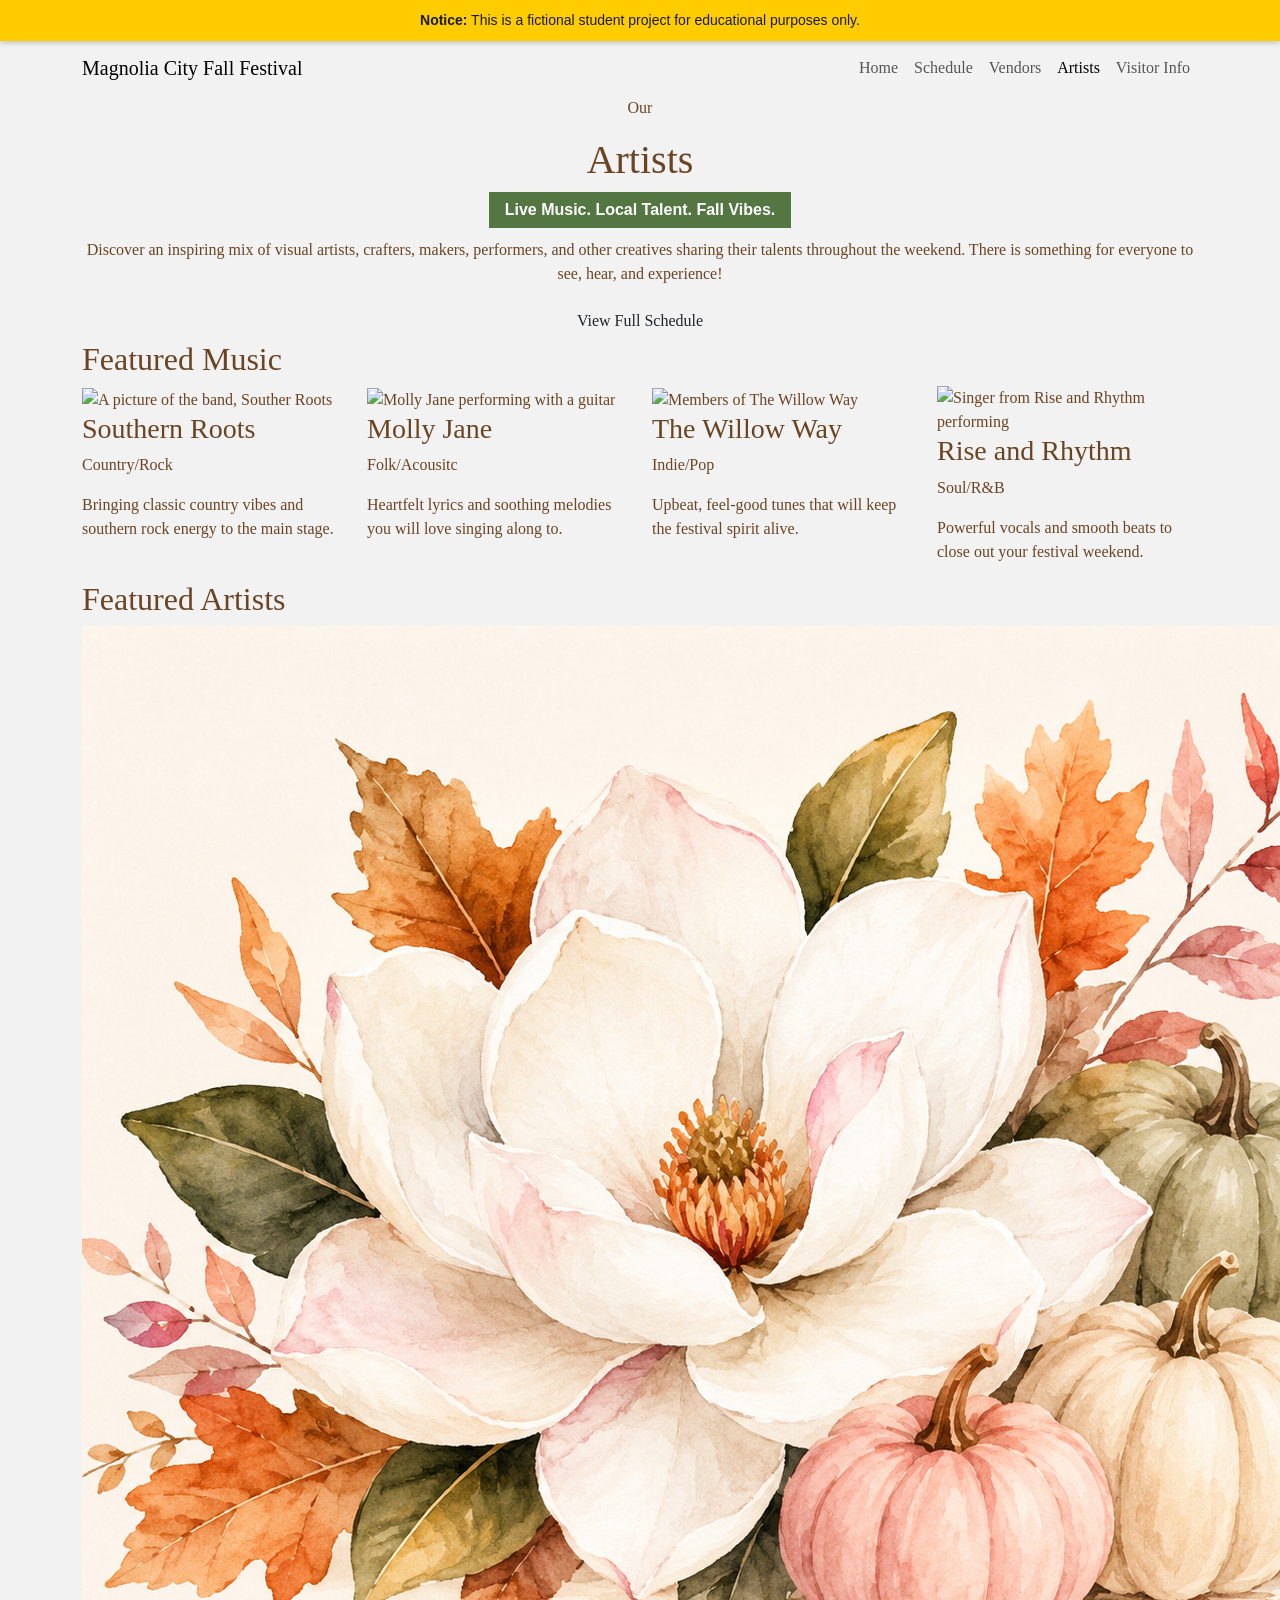
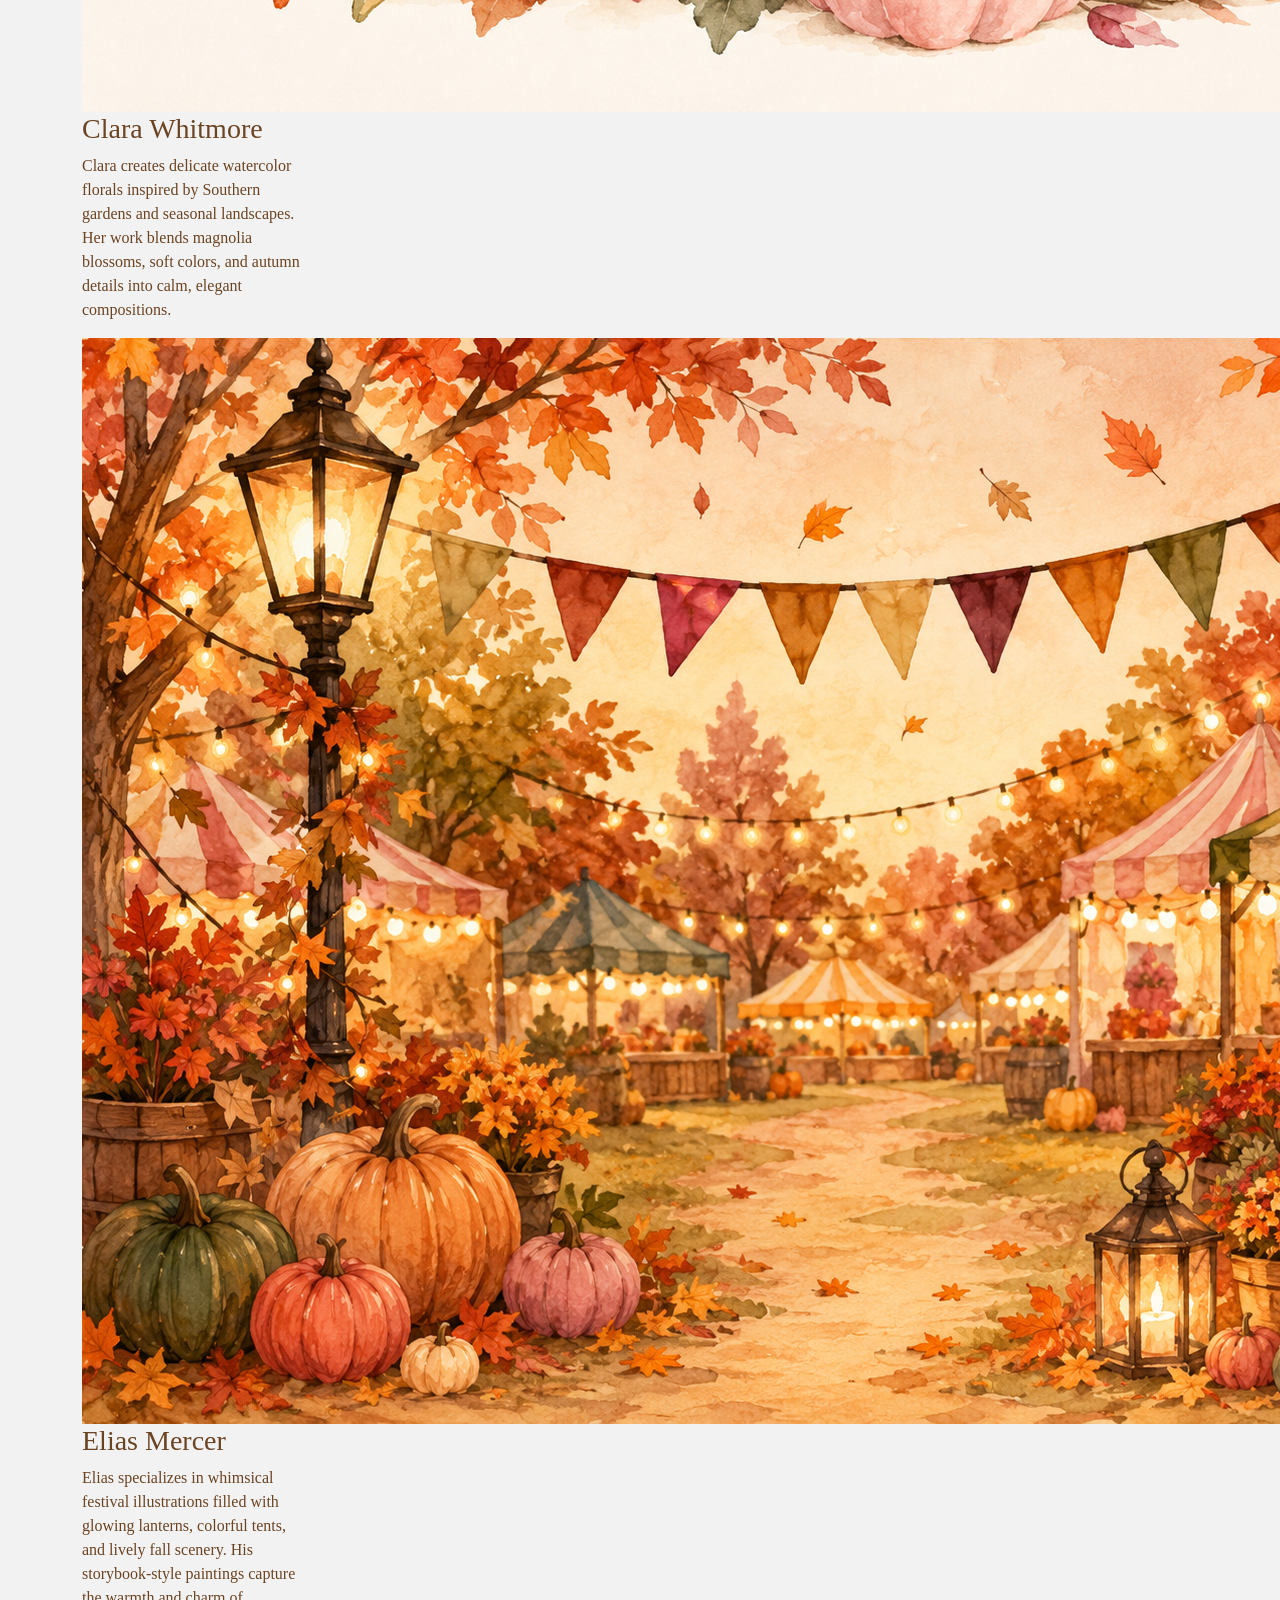
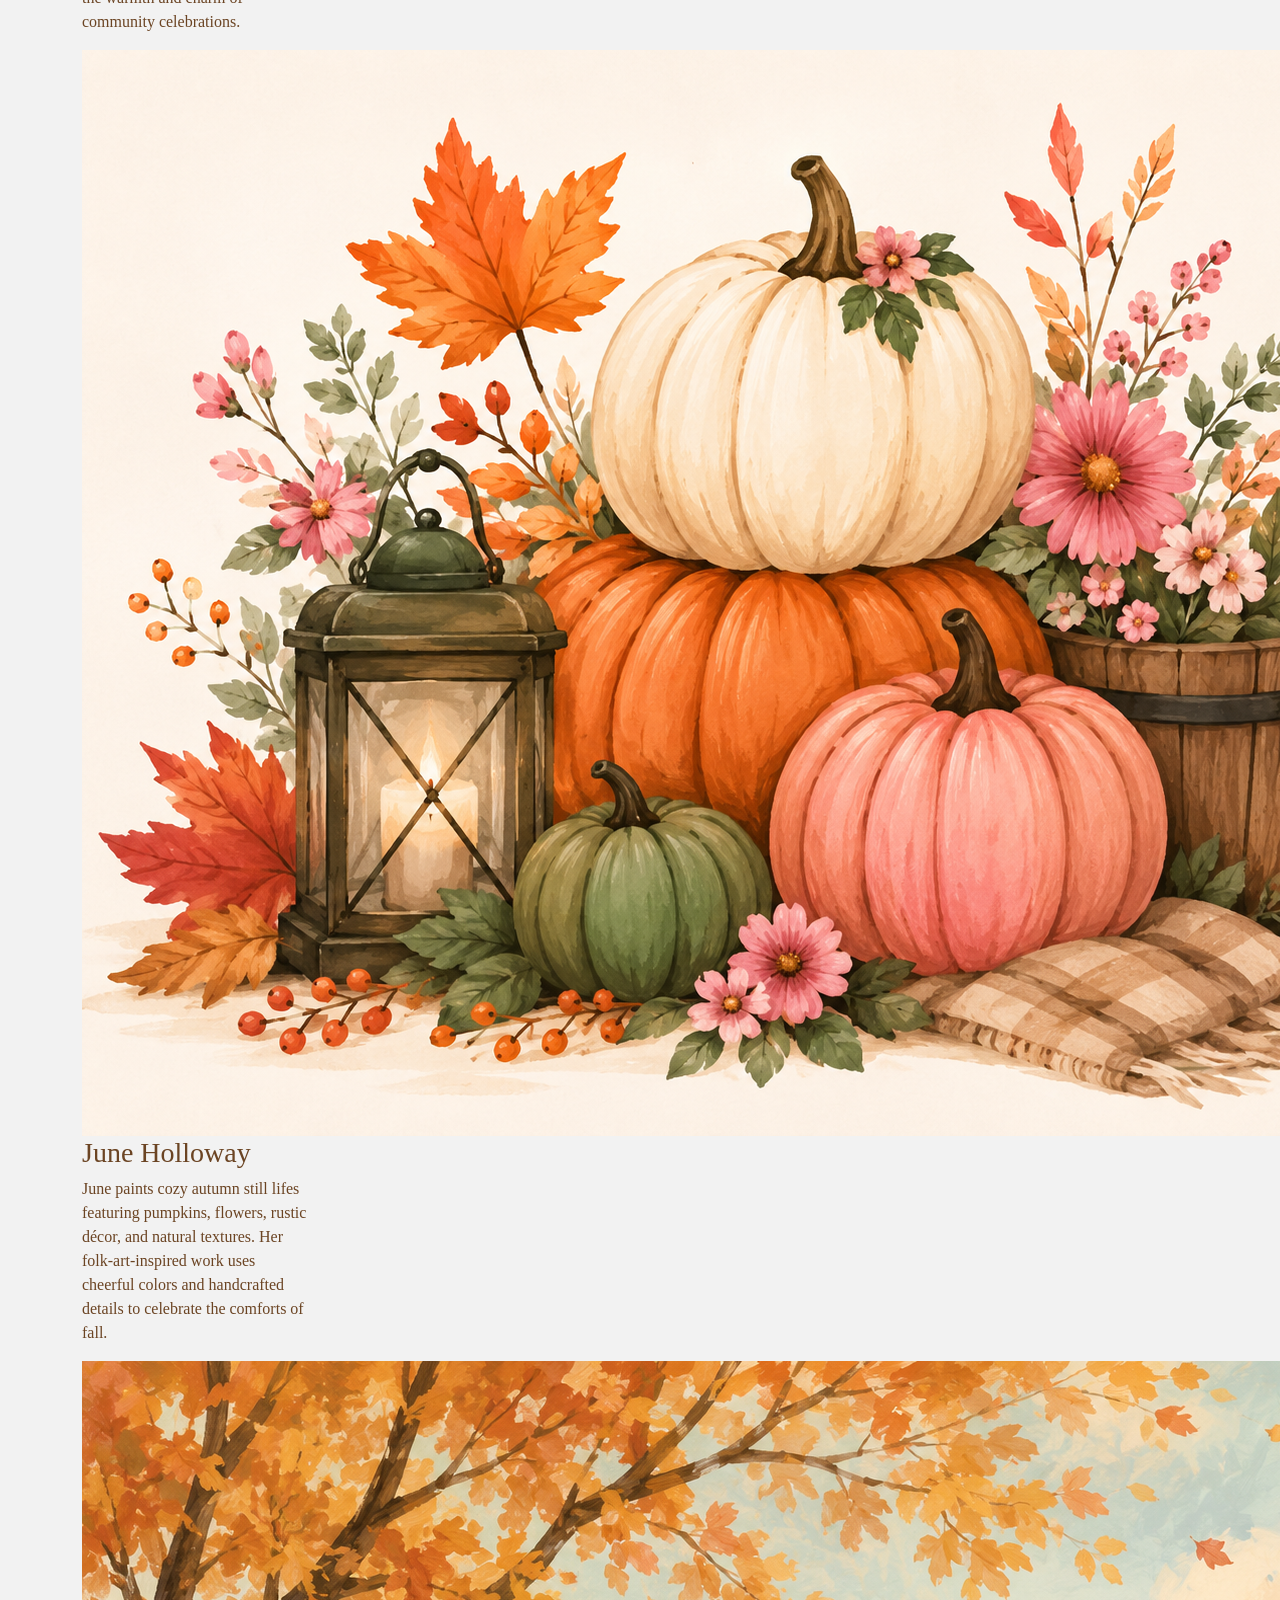
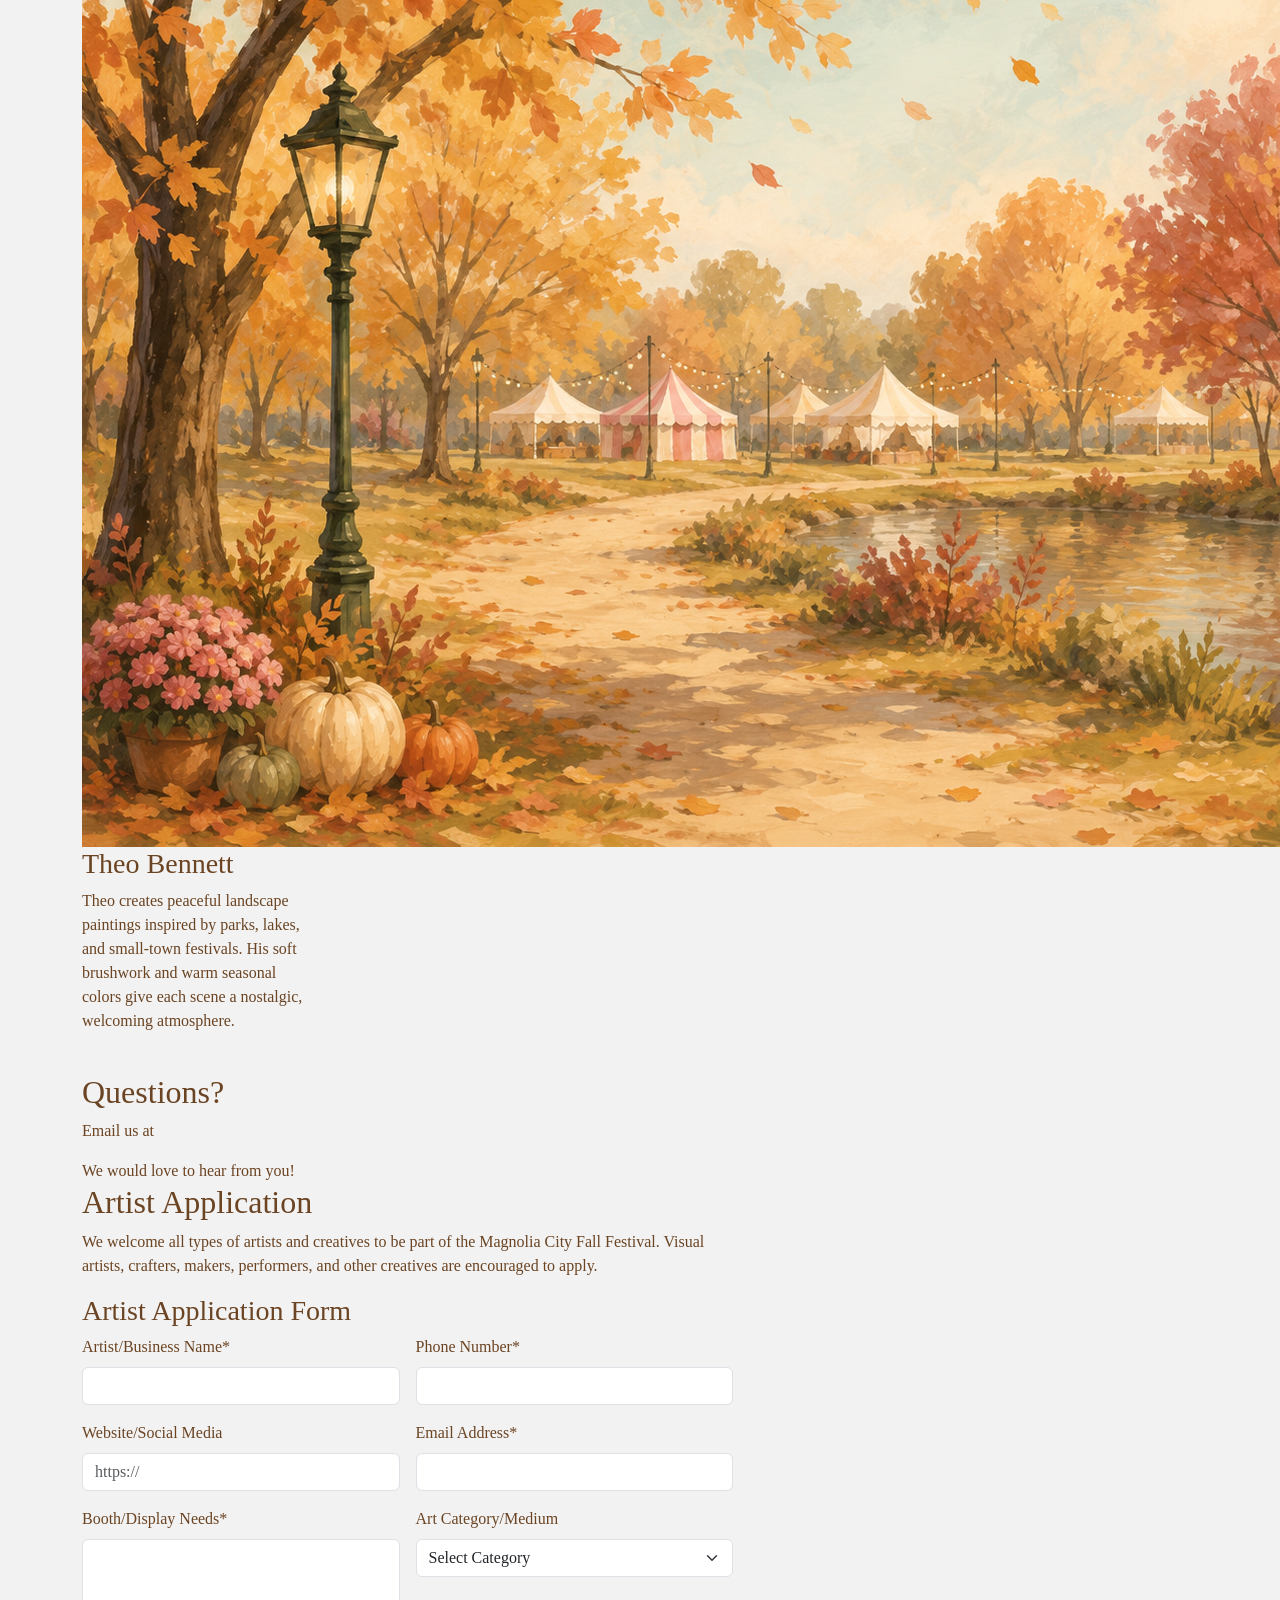
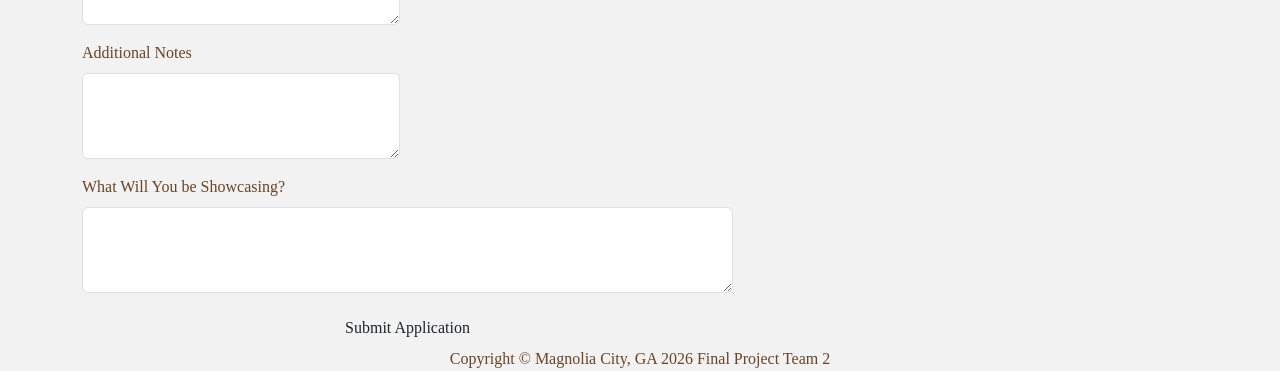
==== artist.html @ 41983bb5 "Update artist.html" ====
<!--Melanie Eaton-->
<!DOCTYPE html>
<html lang="en">
    <head>
        <meta charset="UTF-8">
        <meta name="viewport" content="width=device-width, initial-scale=1.0">
        <title>Weekend Schedule - Magnolia City Fall Festival</title>
        <link href="https://cdn.jsdelivr.net/npm/bootstrap@5.3.8/dist/css/bootstrap.min.css" rel="stylesheet">
        <script src="https://cdn.jsdelivr.net/npm/bootstrap@5.3.8/dist/js/bootstrap.bundle.min.js"></script>
        <link rel="stylesheet" href="css/styles1.css">
    </head>
    <body>
        <!--Required Educational Notice Banner-->
        <div class="student-banner" role="status" aria-label="Educational Notice">
            <p><strong>Notice:</strong> This is a fictional student project for educational purposes only.</p>
        </div>
        <!--This is the navbar-->
        <nav class="navbar navbar-expand-lg festival-navbar">
            <div class="container">
                <!--This displays the festival's name.-->
                <a class="navbar-brand" href="index.html">
                    Magnolia City Fall Festival
                </a>
                <!--This button appears when the screen becomes smaller-->
                <button
                class="navbar-toggler"
                type="button"
                data-bs-toggle="collapse"
                data-bs-target="#mainNavbar"
                aria-controls="#mainNavbar"
                aria-expanded="false"
                aria-label="Toggle navigation"
                >
                    <span class="navbar-toggler-icon"></span>
                </button>
                <!--This is where the navbar links are coded.-->
                <div class="collapse navbar-collapse" id="mainNavbar">
                    <ul class="navbar-nav ms-auto">
                        <li class="nav-item">
                            <a class="nav-link" href="index.html">Home</a>
                        </li>
                        <li class="nav-item">
                            <a class="nav-link" href="schedule.html">Schedule</a>
                        </li>
                        <li class="nav-item">
                            <a class="nav-link" href="Vendors.html">Vendors</a>
                        </li>
                        <li class="nav-item">
                            <a class="nav-link active" href="artists.html">Artists</a>
                        </li>
                        <li class="nav-item">
                        <a class="nav-link" href="Visitor info.html">Visitor Info</a>
                        </li>
                    </ul>
                </div>

            </div>
        </nav>

        <!--This begins the most important content on the page.-->
        <main>
            <section class="artists-hero">
                <div class="container text-center">
                    <!--Small decorative heading-->
                    <p class="hero-small-heading">Our</p>
                    <!--Main page heading-->
                    <h1>Artists</h1>
                    <!--Green banner under the heading-->
                    <p class="hero-banner">
                        Live Music. Local Talent. Fall Vibes.
                    </p>
                    <!--This gives a brief description of the Artist page.-->
                    <p class="hero-description">
                        Discover an inspiring mix of visual artists, crafters, makers, performers, and other creatives sharing their talents throughout the weekend. There is something for everyone to see, hear, and experience!
                    </p>
                    <!--This button links to the schedule page.-->
                    <a href=""schedule.html" class="btn festival-button">View Full Schedule</a>

                </div>
            </section>
            <!--This section goes over the live music.-->
            <section class="featured-music">
                <div class="container">
                    <h2 class="section-heading">Featured Music</h2>
                    <!--This bootstrap row holds the musician cards.-->
                    <div class="row g-4">
                        <!-- "col-md-6" makes it half-width on medium screens, while "col-lg-3" makes it one-fourth width on large screens.-->
                         <div class="col-md-6 col-lg-3">
                            <div class="artist-card">
                                <!--This shows an image of the band.-->
                                <img
                                    src="images/southern_roots.png"
                                    alt="A picture of the band, Souther Roots"
                                    class="artist-image"
                                >
                                <!--This text shows underneath the picture and tells info about the band.-->
                                <div class="artist-card-body">
                                    <h3>Southern Roots</h3>
                                    <p class="artist-category">
                                        Country/Rock
                                    </p>
                                    <p>Bringing classic country vibes and southern rock energy to the main stage.</p>
                                </div>
                            </div>
                         </div>
                         <div class="col-md-6 col-lg-3">
                            <div class="artist-card">
                                <!--This shows an image of the band.-->
                                <img
                                    src="images/molly_jane.png"
                                    alt="Molly Jane performing with a guitar"
                                    class="artist-image"
                                >
                                <!--This text shows underneath the picture and tells info about the band.-->
                                <div class="artist-card-body">
                                    <h3>Molly Jane</h3>
                                    <p class="artist-category">
                                        Folk/Acousitc
                                    </p>
                                    <p>Heartfelt lyrics and soothing melodies you will love singing along to.</p>
                                </div>
                            </div>
                         </div>
                         <div class="col-md-6 col-lg-3">
                            <div class="artist-card">
                                <!--This shows an image of the band.-->
                                <img
                                    src="images/willow_way.png"
                                    alt="Members of The Willow Way"
                                    class="artist-image"
                                >
                                <!--This text shows underneath the picture and tells info about the band.-->
                                <div class="artist-card-body">
                                    <h3>The Willow Way</h3>
                                    <p class="artist-category">
                                        Indie/Pop
                                    </p>
                                    <p>Upbeat, feel-good tunes that will keep the festival spirit alive.</p>
                                </div>
                            </div>
                         </div>
                         <div class="col-md-6 col-lg-3">
                            <div class="artist-card">
                                <!--This shows an image of the band.-->
                                <img
                                    src="images/rise_rhythm.png"
                                    alt="Singer from Rise and Rhythm performing"
                                    class="artist-image"
                                >
                                <!--This text shows underneath the picture and tells info about the band.-->
                                <div class="artist-card-body">
                                    <h3>Rise and Rhythm</h3>
                                    <p class="artist-category">
                                        Soul/R&B
                                    </p>
                                    <p>Powerful vocals and smooth beats to close out your festival weekend.</p>
                                </div>
                            </div>
                         </div>
                    </div>
                </div>
            </section>
            <!--This section will feature the visual artists as well as a form to show your art.-->
            <section class="artist-details">
                <div class="container">
                    <!--I'm using bootstrap row to create 2 large columns.-->
                    <div class="row g-4">
                        <!--This column will take 5 of the 12 available columns.-->
                        <div class="col-lg-5">
                            <div class="content-box">
                                <h2 class="sectio-heading">
                                    Featured Artists
                                </h2>
                                <!--This row will contain 4 smaller artist cards.-->
                                <div class="col-sm-6">
                                    <div class="visual-artist-card">
                                        <img src="Images/clara_whitmore.png" alt="Magnolia flower with fall decorations">
                                        <h3>Clara Whitmore</h3>
                                        <p>Clara creates delicate watercolor florals inspired by Southern gardens and seasonal landscapes. Her work blends magnolia blossoms, soft colors, and autumn details into calm, elegant compositions.</p>
                                    </div>
                                </div>
                                <div class="col-sm-6">
                                    <div class="visual-artist-card">
                                        <img src="Images/elias_mercer.png" alt="Fall festival themed background amidst pumpkins and leaves">
                                        <h3>Elias Mercer</h3>
                                        <p>Elias specializes in whimsical festival illustrations filled with glowing lanterns, colorful tents, and lively fall scenery. His storybook-style paintings capture the warmth and charm of community celebrations.</p>
                                    </div>
                                </div>
                                <div class="col-sm-6">
                                    <div class="visual-artist-card">
                                        <img src="Images/june_holloway.png" alt="Colorful pumpkins stacked beside a lantern and a flower pot">
                                        <h3>June Holloway</h3>
                                        <p>June paints cozy autumn still lifes featuring pumpkins, flowers, rustic décor, and natural textures. Her folk-art-inspired work uses cheerful colors and handcrafted details to celebrate the comforts of fall.</p>
                                    </div>
                                </div>
                                <div class="col-sm-6">
                                    <div class="visual-artist-card">
                                        <img src="Images/theo_bennett.png" alt="A pathway beside a pond with fall leaves falling">
                                        <h3>Theo Bennett</h3>
                                        <p>Theo creates peaceful landscape paintings inspired by parks, lakes, and small-town festivals. His soft brushwork and warm seasonal colors give each scene a nostalgic, welcoming atmosphere.</p>
                                    </div>
                                </div>
                            </div>
                        </div>
                        <div class="questions-box">
                            <h2>Questions?</h2>
                            <p>Email us at
                                <a href="mailto:fall.festival@magnoliacityga.com"></a>
                            </p>
                            <p class="mb-0">We would love to hear from you!</p>
                        </div>
                    </div>
                    <!--This column is for the artist application form. It will use the remaining 7 columns.-->
                    <div class="col-lg-7">
                        <div class="content-box">
                            <h2 class="section-heading">Artist Application</h2>
                            <!--This tells interested people to apply using the form.-->
                            <p class="form-introduction">We welcome all types of artists and creatives to be part of the Magnolia City Fall Festival. Visual artists, crafters, makers, performers, and other creatives are encouraged to apply.</p>
                            <h3 class="form-title">Artist Application Form</h3>
                            <!--This is a sample form, NOT an active form. It will not actually sen and information anywhere.-->
                            <form action="#" method="post">
                                <!--Bootsrtap row organizes the form fields.-->
                                <div class="row g-3">
                                    <!--This field is for the name of the artist.-->
                                    <div class="col-md-6">
                                        <label for="businessName" class="form-label">Artist/Business Name*</label>
                                        <input type="text" class="form-control" id="businessName" name="businessName" required>
                                    </div>
                                    <!--This field is for their phone number.-->
                                    <div class="col-md-6">
                                        <label for="phoneNumber" class="form-label">Phone Number*</label>
                                        <input type="tel" class="form-control" id="phoneNumber" name="phoneNumber" required>
                                    </div>
                                    <!--This is for their Webite/social media.-->
                                    <div class="col-md-6">
                                        <label for="website" class="form-label">Website/Social Media</label>
                                        <input type="url" class="form-control" id="website" name="website" placeholder="https://">
                                    </div>
                                    <!--This is for their email.-->
                                    <div class="col-md-6">
                                        <label for="emailAddress" class="form-label">Email Address*</label>
                                        <input type="email" class="form-control" id="emailAddress" name="emailAddress" required>
                                    </div>
                                    <!--This is for the booth/display needs.-->
                                    <div class="col-md-6">
                                        <label for="boothNeeds" class="form-label">Booth/Display Needs*</label>
                                        <textarea class="form-control" id="boothNeeds" name="boothNeeds" rows="3" required></textarea>
                                    </div>
                                    <!--Art category dropdown menu-->
                                    <div class="col-md-6">
                                        <label for="artCategory" class="form-label">Art Category/Medium</label>
                                        <select class="form-select" id="artCategory" name="artCategory" required>
                                        <!--Default dropdown option-->
                                        <option value="">
                                            Select Category
                                        </option>
                                        <option value="painting">Painting</option>
                                        <option value="painting">Photography</option>
                                        <option value="painting">Pottery</option>
                                        <option value="painting">Crafts</option>
                                        <option value="painting">Musical Performance</option>
                                        <option value="painting">Dance Performance</option>
                                        <option value="painting">Other</option>
                                        </select>
                                    </div>
                                    <div class="col-md-6">
                                        <label for="additionalNotes" class="form-label">Additional Notes</label>
                                        <textarea class="form-control" id="additionalNotes" name="additionalNotes" rows="3"></textarea>
                                    </div>
                                    <div class="col-12">
                                        <label for="showcase" class="form-label">What Will You be Showcasing?</label>
                                        <textarea class="form-control" id="showcase" name="showcase" rows="3" required></textarea>
                                    </div>
                                    <!--Form submission button-->
                                    <div class="col-12 text-center">
                                        <button type="submit" class="btn festival-button">Submit Application</button>
                                    </div>
                                </div>
                            </form>
                        </div>
                    </div>
                </div>
            </section>
        </main>
        <!--Footer-->
        <footer class="festival-footer">
            <div class="container text-center">
                <p class="mb-0">Copyright &copy; Magnolia City, GA 2026 Final Project Team 2</p>
            </div>
        </footer>
    </body>
</html>
---- css/styles1.css ----
/*
  SCHEDULE-VENDORS.CSS
  One shared stylesheet used by schedule.html and vendors.html only.
  Does not affect index.html or styles.css.
*/
 
/*REQUIRED CSS FOR STUDENT BANNER*/
.student-banner {
  position: fixed;
  top: 0;
  left: 0;
  width: 100%;
  background-color: #ffcc00;
  color: #1a1a1a;
  text-align: center;
  padding: 10px 20px;
  font-family: sans-serif;
  font-size: 14px;
  box-shadow: 0 2px 5px rgba(0,0,0,0.2);
  z-index: 99999;
}
 
.student-banner p {
  margin: 0;
  padding: 0;
}
 
body {
  padding-top: 40px; /* Adjust this number to match the height of your banner */
}
/*END OF REQUIRED CSS FOR STUDENT BANNER*/
 
/*COLORS AND BASE SETUP*/
:root {
  --brown: #6B4423;
  --green: #547642;
  --lavender: #FAE6FA;
  --cream: #FFFAF0;
  --pink: #FF99B4;
}
 
* {
  box-sizing: border-box;
}
 
body {
  margin: 0;
  background-color: #f2f2f2;
  color: var(--brown);
  font-family: Georgia, "Times New Roman", serif;
}
 
.page {
  max-width: 960px;
  margin: 0 auto;
  padding: 30px 50px 50px;
  background-color: var(--cream);
}
 
/*HEADER: LOGO + NAVIGATION*/
.site-header {
  display: flex;
  justify-content: space-between;
  align-items: center;
  flex-wrap: wrap;
  gap: 12px;
  padding-bottom: 15px;
  margin-bottom: 20px;
  border-bottom: 2px solid var(--brown);
}
 
.logo {
  display: flex;
  align-items: center;
  gap: 10px;
  text-decoration: none;
}
 
.logo img {
  width: 300px;
  height: 100px;
}
 
.site-header nav a {
  margin-left: 20px;
  color: var(--brown);
  font-family: Arial, Helvetica, sans-serif;
  font-weight: bold;
  text-decoration: none;
  padding-bottom: 3px;
  border-bottom: 2px solid transparent;
}
 
.site-header nav a:hover,
.site-header nav a.active {
  color: var(--brown);
  border-bottom-color: var(--pink);
}
 
/*HERO SECTION*/
.hero {
  display: flex;
  justify-content: space-between;
  align-items: center;
  text-align: center;
  gap: 10px;
  margin-bottom: 30px;
}
 
.hero-decor {
  display: flex;
  flex-direction: column;
  align-items: center;
  width: 140px;
}
 
.hero-decor img {
  max-width: 100%;
  margin-bottom: 5px;
}
 
.hero-text {
  flex: 1;
}
 
.hero-tagline {
  color: var(--brown);
  font-style: italic;
  font-size: 28px;
  margin: 0;
}
 
.hero-text h1 {
  font-family: Arial, Helvetica, sans-serif;
  font-size: 42px;
  text-transform: uppercase;
  margin: 5px 0;
}
 
.hero-banner {
  display: inline-block;
  background-color: var(--green);
  color: #fff;
  padding: 6px 16px;
  font-family: Arial, Helvetica, sans-serif;
  font-weight: bold;
  margin-bottom: 10px;
}
 
.hero-date {
  font-size: 14px;
  margin: 0;
}
 
/*RIBBON HEADING (used for section titles and schedule day titles)*/
.ribbon-heading {
  width: 280px;
  margin: 15px auto;
  padding: 8px;
  background-color: var(--green);
  color: #fff;
  border: 3px solid var(--pink);
  text-align: center;
  font-style: italic;
  font-size: 20px;
}
 
.ribbon-heading.wide {
  width: 340px;
}
 
.ribbon-pink {
  background-color: var(--pink);
  color: var(--brown);
  border-color: var(--green);
}
 
/*SCHEDULE TABLES*/
.schedule-columns {
  display: flex;
  flex-wrap: wrap;
  gap: 20px;
  margin-bottom: 40px;
}
 
.schedule-columns > div {
  flex: 1;
  min-width: 260px;
}
 
table {
  width: 100%;
  border-collapse: collapse;
  background-color:#f2f2f2;
  border: 3px solid var(--green);
}
 
caption {
  text-align: left;
  font-weight: bold;
  color: var(--green);
  margin-bottom: 5px;
}
 
td {
  padding: 8px;
  text-align: left;
  border-bottom: 1px solid var(--brown);
  font-size: 14px;
}
 
/*CARDS (used for schedule glance, vendor categories, and featured vendors)*/
.card-grid {
  display: flex;
  flex-wrap: wrap;
  justify-content: center;
  gap: 15px;
  list-style: none;
  padding: 0;
  margin: 15px 0 40px;
}
 
.card {
  width: 200px;
  padding: 15px;
  background-color:#f2f2f2;
  border: 3px solid var(--green);
  text-align: center;
}
 
.card h3 {
  margin: 0 0 5px;
  font-family: Arial, Helvetica, sans-serif;
  font-size: 16px;
}
 
.card p {
  margin: 0;
  font-size: 14px;
}
 
.card-icon img {
  width: 40px;
  height: 40px;
  margin-bottom: 8px;
}
 
.card-photo img {
  width: 100%;
  height: 100px;
  object-fit: cover;
  margin-bottom: 8px;
  background-color:#f2f2f2;
  border: 2px solid var(--green);
}
 
/*NOTES BAR (schedule page)*/
.notes-bar {
  display: flex;
  flex-wrap: wrap;
  justify-content: space-between;
  gap: 10px;
  padding: 15px;
  background-color:#f2f2f2;
  border: 3px solid var(--green);
  margin-bottom: 40px;
}
 
.note {
  display: flex;
  align-items: center;
  gap: 10px;
  flex: 1;
  min-width: 200px;
}
 
.note-icon {
  width: 35px;
  height: 35px;
  padding: 6px;
  background-color: var(--cream);
  border: 2px solid var(--pink);
  border-radius: 50%;
}
 
.note p {
  margin: 0;
  font-size: 14px;
}
 
/*VENDOR SIGN-UP FORM (vendors page)*/
.form-intro {
  text-align: center;
  font-style: italic;
  color: var(--green);
  margin: -5px 0 15px;
}
 
.form-decor {
  display: flex;
  justify-content: space-between;
  align-items: center;
  gap: 20px;
}
 
.form-decor img {
  max-width: 120px;
}
 
.vendor-form {
  flex: 1;
  max-width: 600px;
  padding: 20px;
  background-color:#f2f2f2;
  border: 3px solid var(--green);
  text-align: left;
}
 
.form-row {
  display: flex;
  flex-wrap: wrap;
  gap: 15px;
  margin-bottom: 15px;
}
 
.form-group {
  flex: 1;
  min-width: 170px;
  display: flex;
  flex-direction: column;
}
 
.form-group label {
  margin-bottom: 4px;
  font-family: Arial, Helvetica, sans-serif;
  font-size: 14px;
  font-weight: bold;
}
 
.form-group input,
.form-group select,
.form-group textarea {
  padding: 8px;
  border: 2px solid var(--brown);
  font-family: Georgia, "Times New Roman", serif;
  font-size: 14px;
}
 
.submit-btn {
  display: block;
  margin: 15px auto 0;
  padding: 10px 30px;
  background-color: var(--green);
  color: #fff;
  border: 2px solid var(--brown);
  font-family: Arial, Helvetica, sans-serif;
  font-weight: bold;
  cursor: pointer;
}
 
.submit-btn:hover {
  background-color: var(--brown);
}
 
/*FOOTER: QUICK LINKS + COPYRIGHT*/
.site-footer {
  margin-top: 40px;
  padding-top: 15px;
  border-top: 2px solid var(--brown);
  text-align: center;
}
 
.footer-top {
  display: flex;
  justify-content: space-between;
  align-items: center;
  gap: 10px;
}
 
.footer-decor {
  width: 130px;
  max-width: 100%;
}
 
.footer-label {
  margin: 0 0 5px;
  color: var(--brown);
  font-weight: bold;
}
 
.footer-links a {
  margin: 0 8px;
  color: var(--brown);
  font-size: 14px;
  text-decoration: none;
}
 
.footer-links a:hover {
  text-decoration: underline;
}
 
.footer-bottom {
  margin: 15px 0 0;
  padding: 8px;
  background-color: var(--green);
  color: #fff;
  font-size: 12px;
}
 
/*RESPONSIVE*/
@media (max-width: 700px) {
  .page {
    padding: 25px 20px 40px;
  }
 
  .site-header {
    flex-direction: column;
    text-align: center;
  }
 
  .hero {
    flex-direction: column;
  }
 
  .hero-decor {
    flex-direction: row;
    width: auto;
  }
 
  .hero-decor img {
    max-width: 70px;
  }
 
  .schedule-columns {
    flex-direction: column;
  }
 
  .form-decor {
    display: none;
  }
 
  .footer-top {
    flex-direction: column;
  }
 
  .footer-decor {
    display: none;
  }
}
.card {
  width: 200px;
  padding: 15px;
  background-color: var(--lavender);
  border: 3px solid var(--green);
  text-align: center;
  transition: transform 0.2s ease;
}

.card:hover {
  transform: scale(2.05);
}

/* MAGNOLIA FALL FESTIVAL VISITOR INFO PAGE*/

.visitor-section {
    margin-top: 45px;
}

/* Festival Information Cards */

.visitor-summary-grid {
    margin-top: 25px;
}

.visitor-summary-card {
    display: grid;
    grid-template-columns: 65px 1fr;
    align-items: center;
    gap: 16px;
    text-align: left;
}

.visitor-summary-card img {
    width: 58px;
    height: 58px;
    object-fit: contain;
    margin: 0 auto;
}

.visitor-card-info h3 {
    margin: 0 0 8px;
    text-align: left;
}

.visitor-card-info p {
    margin: 0;
    line-height: 1.5;
}

/* Directions and Parking */

.visitor-info-grid {
    display: grid;
    grid-template-columns: repeat(2, minmax(0, 1fr));
    gap: 24px;
    margin: 25px auto 45px;
}

.visitor-info-card {
    padding: 24px;
    background-color: #fffaf0;
    border: 3px solid #547642;
    border-radius: 8px;
    box-shadow: 0 4px 10px rgba(107, 68, 35, 0.15);
}

.visitor-info-card h3 {
    margin-top: 0;
    margin-bottom: 12px;
    color: #6b4423;
    font-family: Arial, Helvetica, sans-serif;
    font-size: 1.4rem;
}

.visitor-info-card p {
    line-height: 1.6;
}

.visitor-info-card address {
    margin: 18px 0;
    color: #547642;
    font-style: normal;
    line-height: 1.6;
}

/* What to Bring Cards */

.visitor-list-card {
    text-align: left;
}

.visitor-list-card h3 {
    text-align: center;
}

.visitor-list-card ul {
    margin: 15px 0 0;
    padding-left: 22px;
}

.visitor-list-card li {
    margin-bottom: 9px;
    line-height: 1.4;
}

/* Accessibility Section */

.visitor-highlight {
    display: grid;
    grid-template-columns: 80px 1fr 90px;
    align-items: center;
    gap: 22px;
    margin: 25px auto 45px;
    padding: 25px;
    background-color: #fae6fa;
    border: 3px solid #547642;
    text-align: center;
}

.visitor-highlight-info h3 {
    margin-top: 0;
    color: #6b4423;
    font-family: Arial, Helvetica, sans-serif;
    font-size: 1.5rem;
}

.visitor-highlight-info p {
    line-height: 1.6;
}

.visitor-highlight-info a {
    color: #6b4423;
    font-family: Arial, Helvetica, sans-serif;
    font-weight: bold;
}

.visitor-highlight-image {
    display: block;
    width: 75px;
    height: 75px;
    object-fit: contain;
    margin: 0 auto;
}

/* Frequently Asked Questions */

.faq-list {
    display: grid;
    gap: 14px;
    margin: 25px auto 45px;
}

.faq-list details {
    background-color: #fffaf0;
    border: 3px solid #547642;
}

.faq-list summary {
    padding: 16px 20px;
    background-color: #fae6fa;
    color: #6b4423;
    cursor: pointer;
    font-family: Arial, Helvetica, sans-serif;
    font-size: 1.05rem;
    font-weight: bold;
}

.faq-list summary:hover,
.faq-list summary:focus {
    background-color: #ff99b4;
}

.faq-list details p {
    margin: 0;
    padding: 18px 20px;
    line-height: 1.6;
}

/* Smaller Hero Images */

.hero-decor img {
    width: 105px;
    height: 135px;
    object-fit: contain;
}

/* Tablet */

@media (max-width: 800px) {
    .visitor-info-grid {
        grid-template-columns: 1fr;
    }

    .visitor-highlight {
        grid-template-columns: 1fr;
    }

    .visitor-highlight-image {
        width: 65px;
        height: 65px;
    }

    .hero-decor img {
        width: 80px;
        height: 105px;
    }
}

/* Mobile */

@media (max-width: 600px) {
    .visitor-summary-card {
        grid-template-columns: 50px 1fr;
        gap: 12px;
    }

    .visitor-summary-card img {
        width: 45px;
        height: 45px;
    }

    .visitor-card-info h3 {
        font-size: 1.1rem;
    }

    .visitor-info-card,
    .visitor-highlight {
        padding: 18px;
    }

    .faq-list summary {
        padding: 14px 16px;
    }

    .faq-list details p {
        padding: 16px;
    }

    .hero-decor img {
        width: 60px;
        height: 80px;
    }
}
 /* Visitor SMS Form */

.sms-form {
    max-width: 760px;
    margin: 25px auto 45px;
    padding: 26px;
    background-color: #fffaf0;
    border: 3px solid #547642;
    border-radius: 8px;
}

.sms-form .form-row {
    display: grid;
    grid-template-columns: 1fr 1fr;
    gap: 20px;
}

.sms-form .form-group {
    margin-bottom: 18px;
}

.sms-form label {
    display: block;
    margin-bottom: 7px;
    color: #6b4423;
    font-family: Arial, Helvetica, sans-serif;
    font-weight: bold;
}

.sms-form input,
.sms-form textarea {
    width: 100%;
    padding: 11px;
    border: 2px solid #547642;
    border-radius: 4px;
    font-family: Arial, Helvetica, sans-serif;
    font-size: 1rem;
}

.sms-form input:focus,
.sms-form textarea:focus {
    outline: 3px solid #ff99b4;
    outline-offset: 2px;
}

.sms-consent {
    display: flex;
    align-items: flex-start;
    gap: 10px;
    margin-bottom: 20px;
}

.sms-consent input {
    width: auto;
    margin-top: 4px;
}

.sms-consent label {
    margin: 0;
    font-weight: normal;
    line-height: 1.5;
}

.sms-form .submit-btn {
    display: block;
    margin: 0 auto;
}

@media (max-width: 600px) {
    .sms-form .form-row {
        grid-template-columns: 1fr;
        gap: 0;
    }

    .sms-form {
        padding: 18px;
    }
}
/* END MAGNOLIA FALL FESTIVAL VISITOR INFO PAGE */
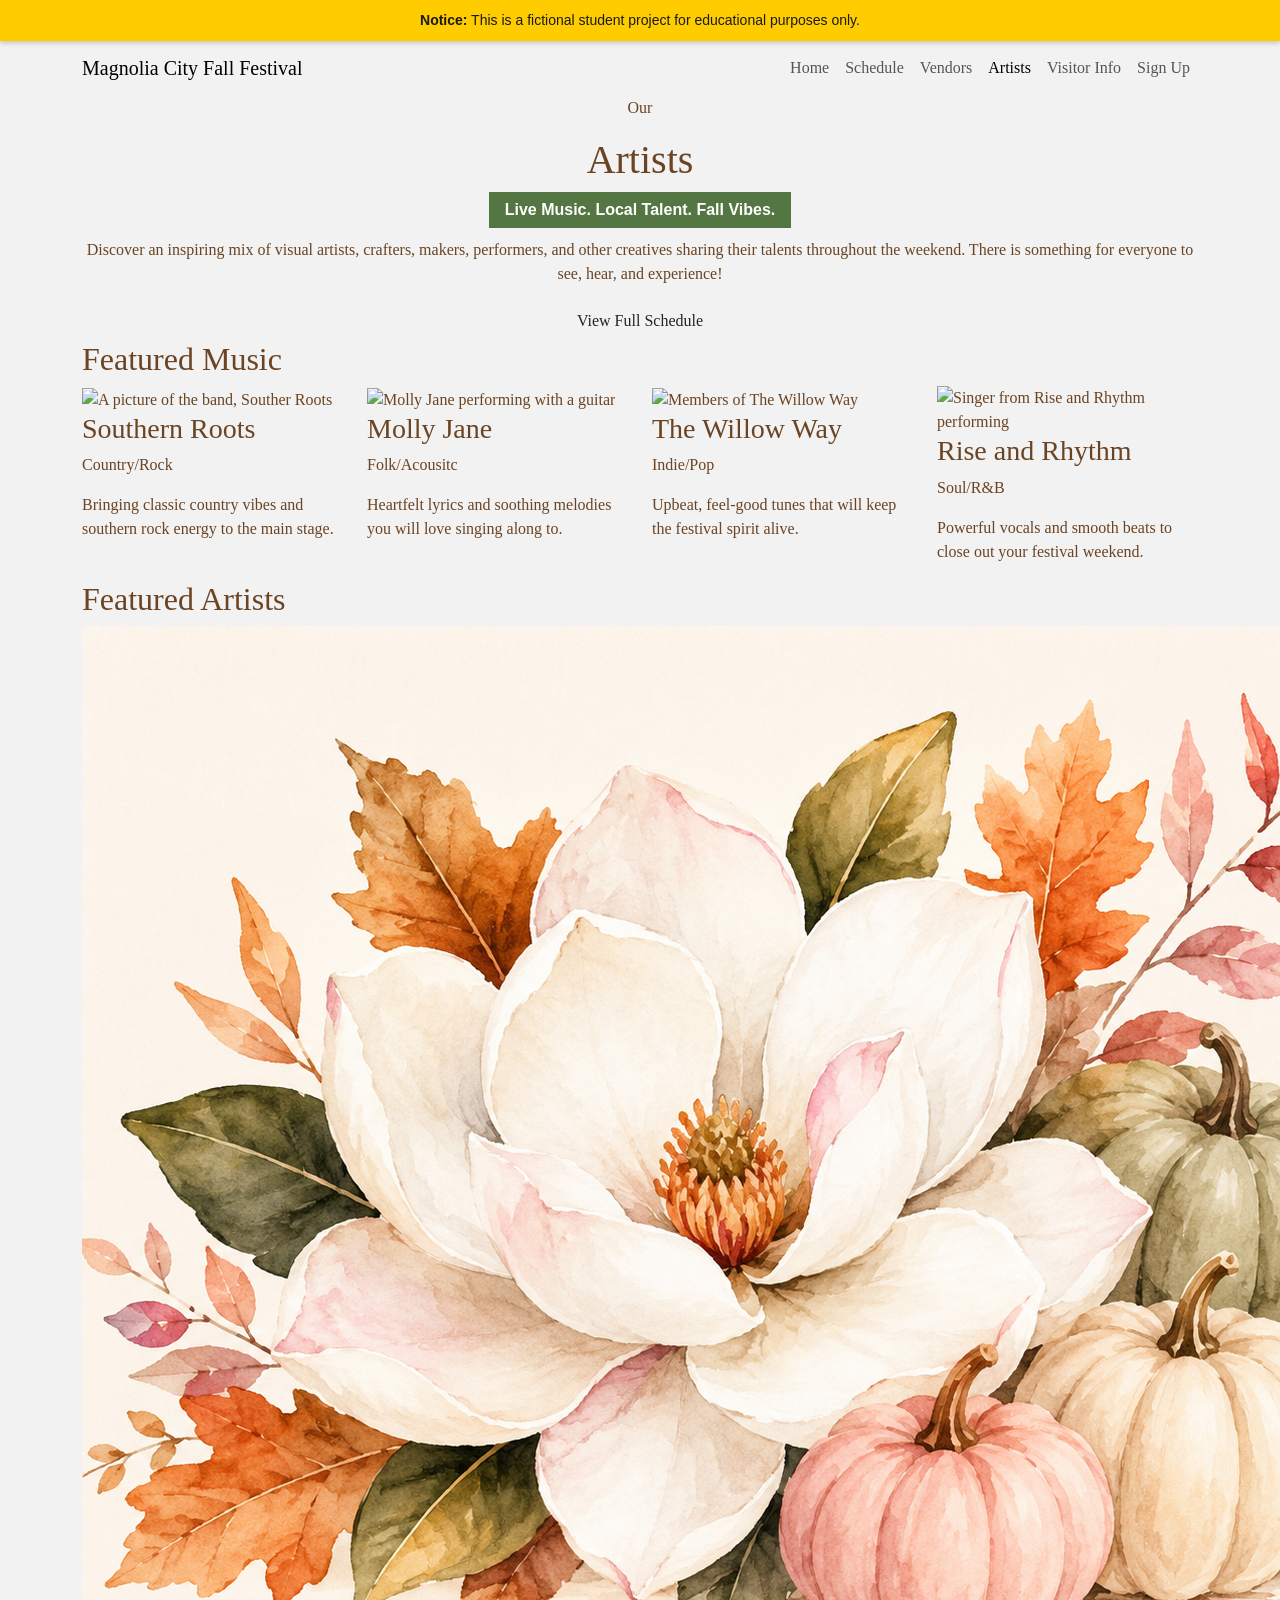
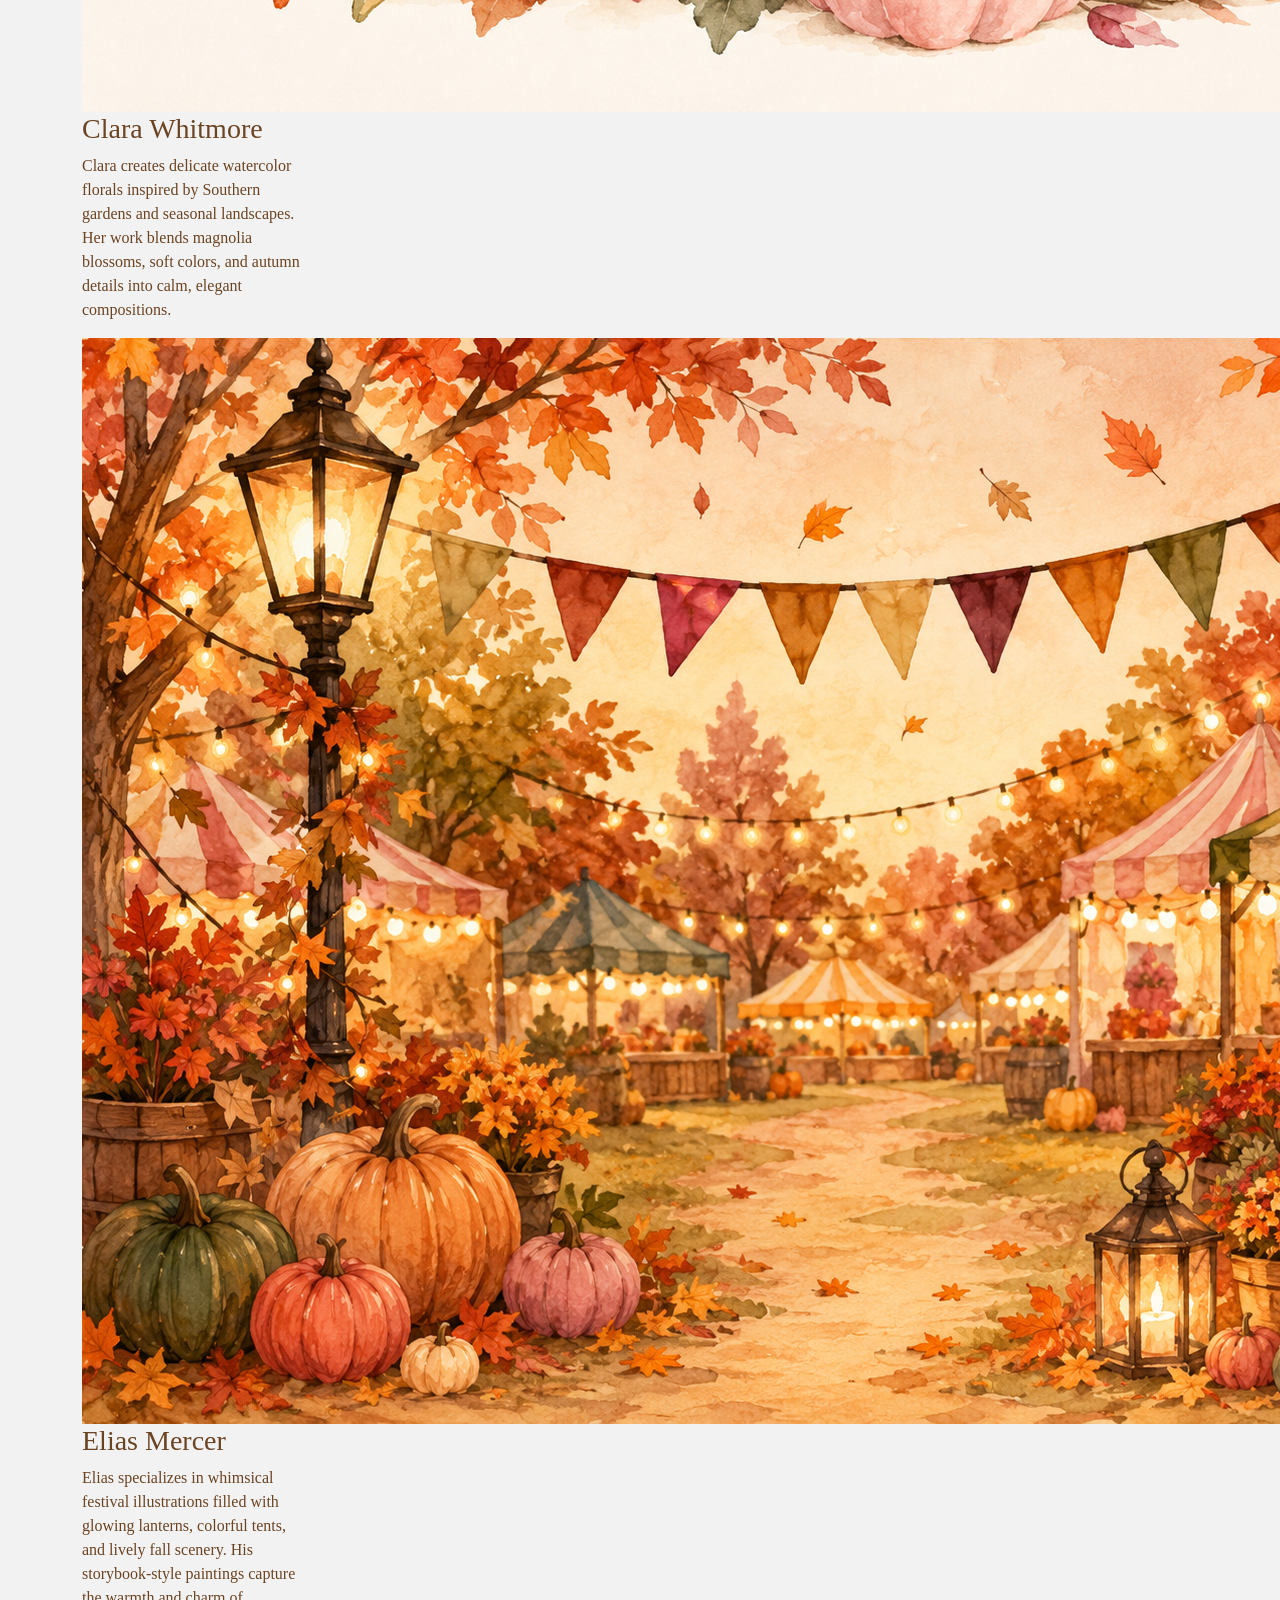
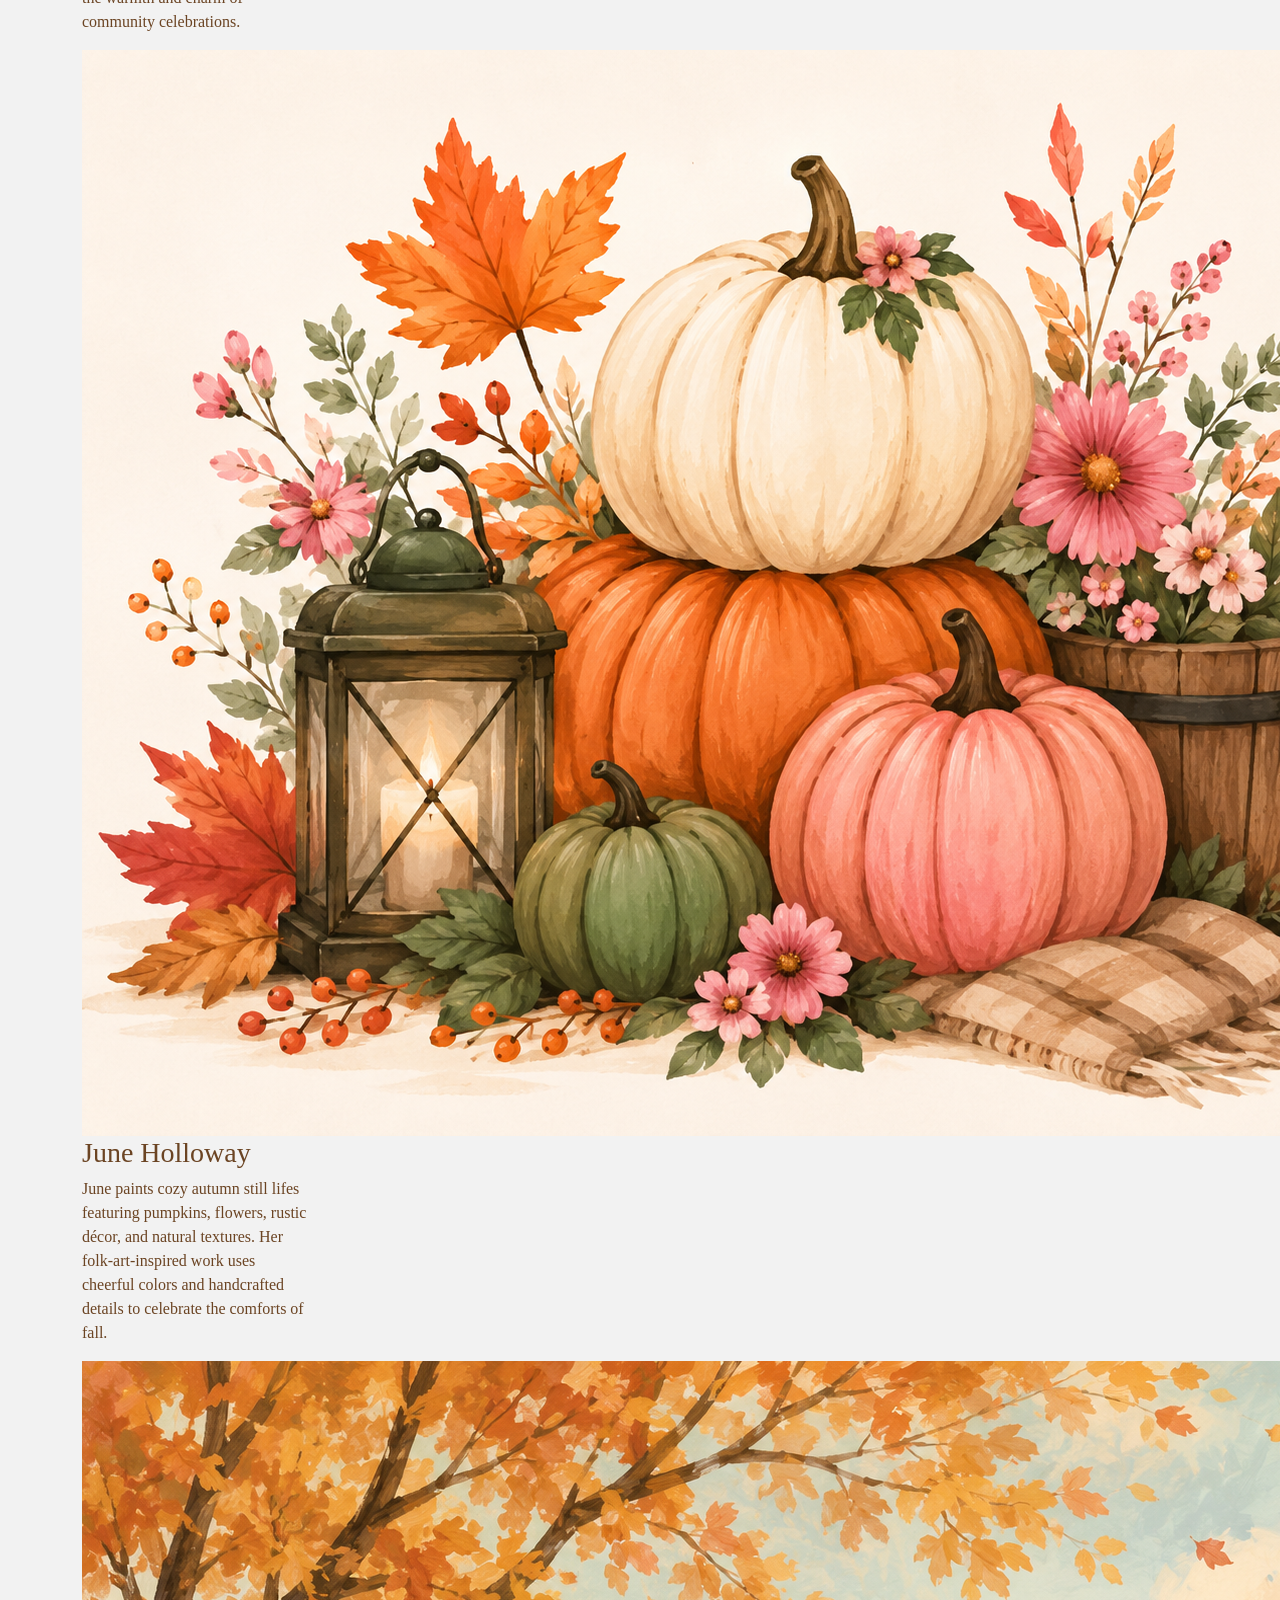
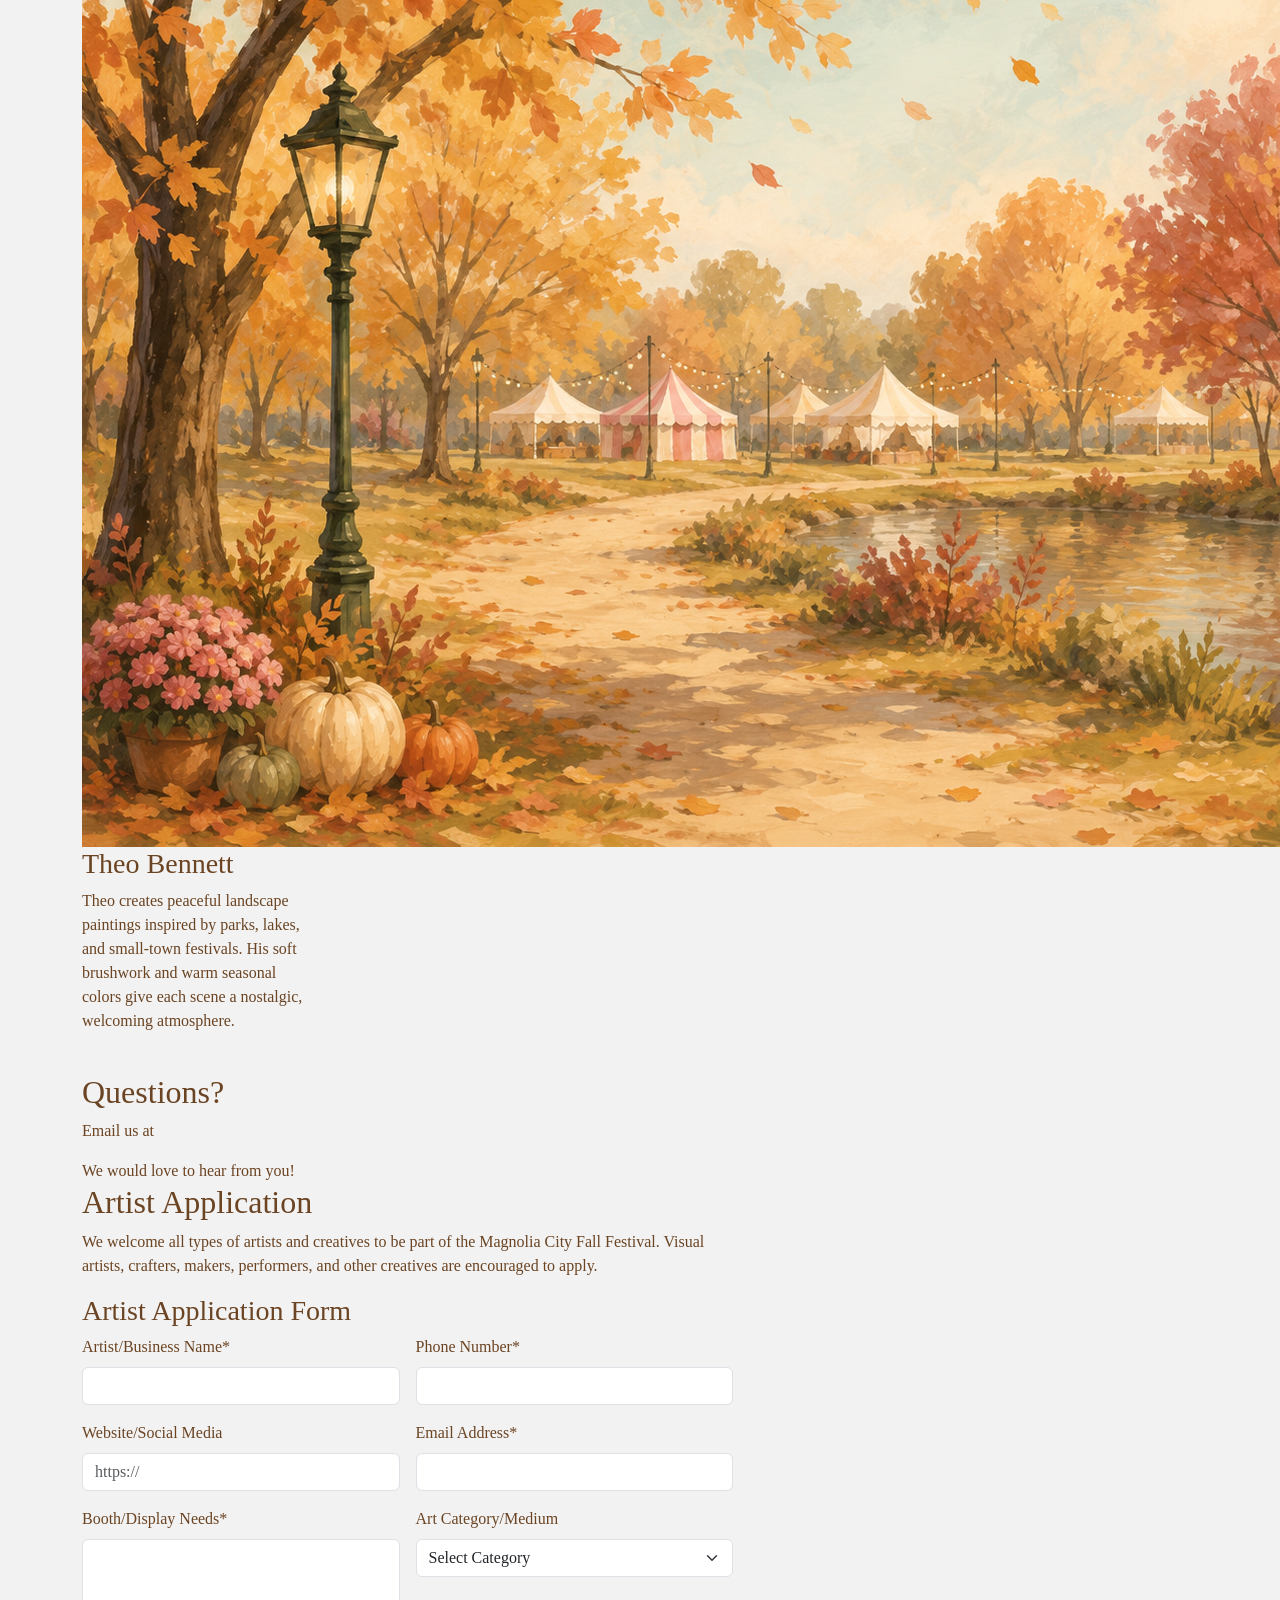
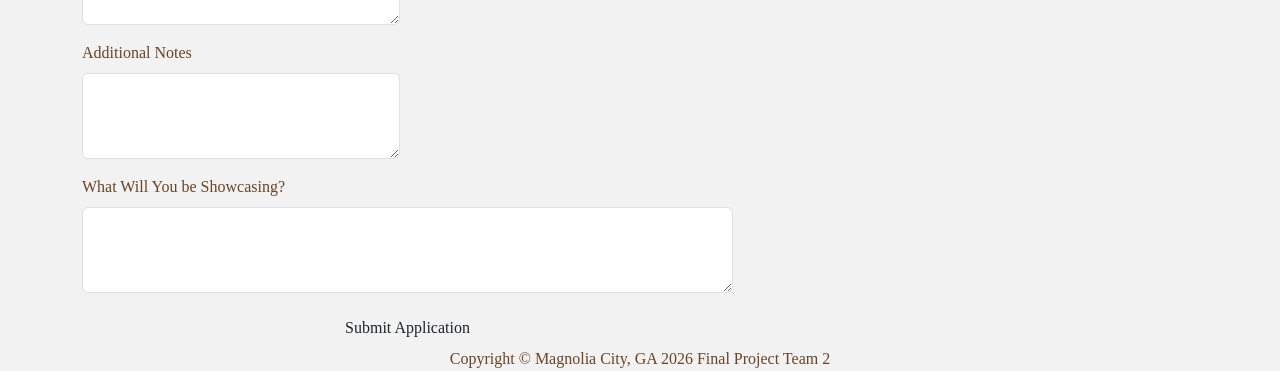
==== commit 81cecea4: "Merge branch 'main' of https://github.com/jed-edge/magnoliasprings-student-project-team2" ====
--- a/artist.html
+++ b/artist.html
@@ -51,6 +51,9 @@
                         <li class="nav-item">
                         <a class="nav-link" href="Visitor info.html">Visitor Info</a>
                         </li>
+                        <li class="nav-item">
+                            <a class="nav-link" href="BuyTickets.html">Sign Up</a>
+                        </li>
                     </ul>
                 </div>
 
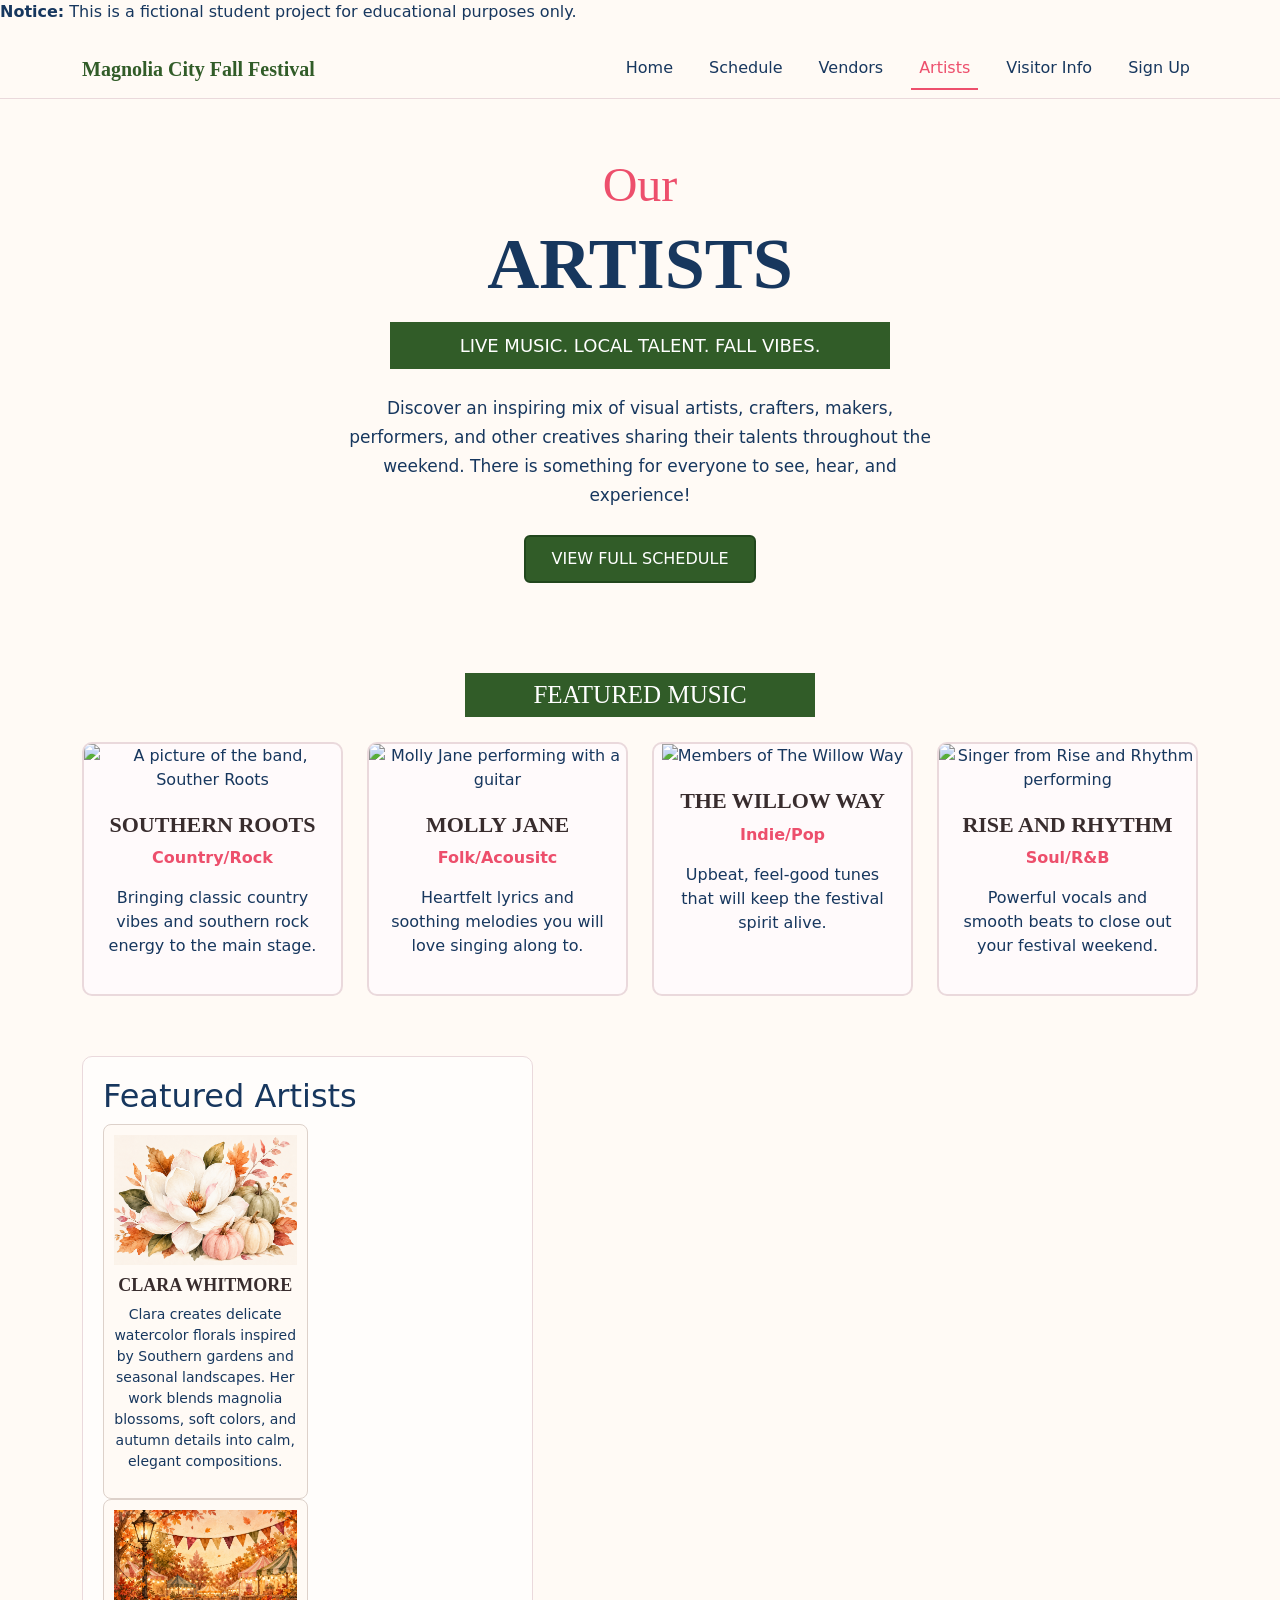
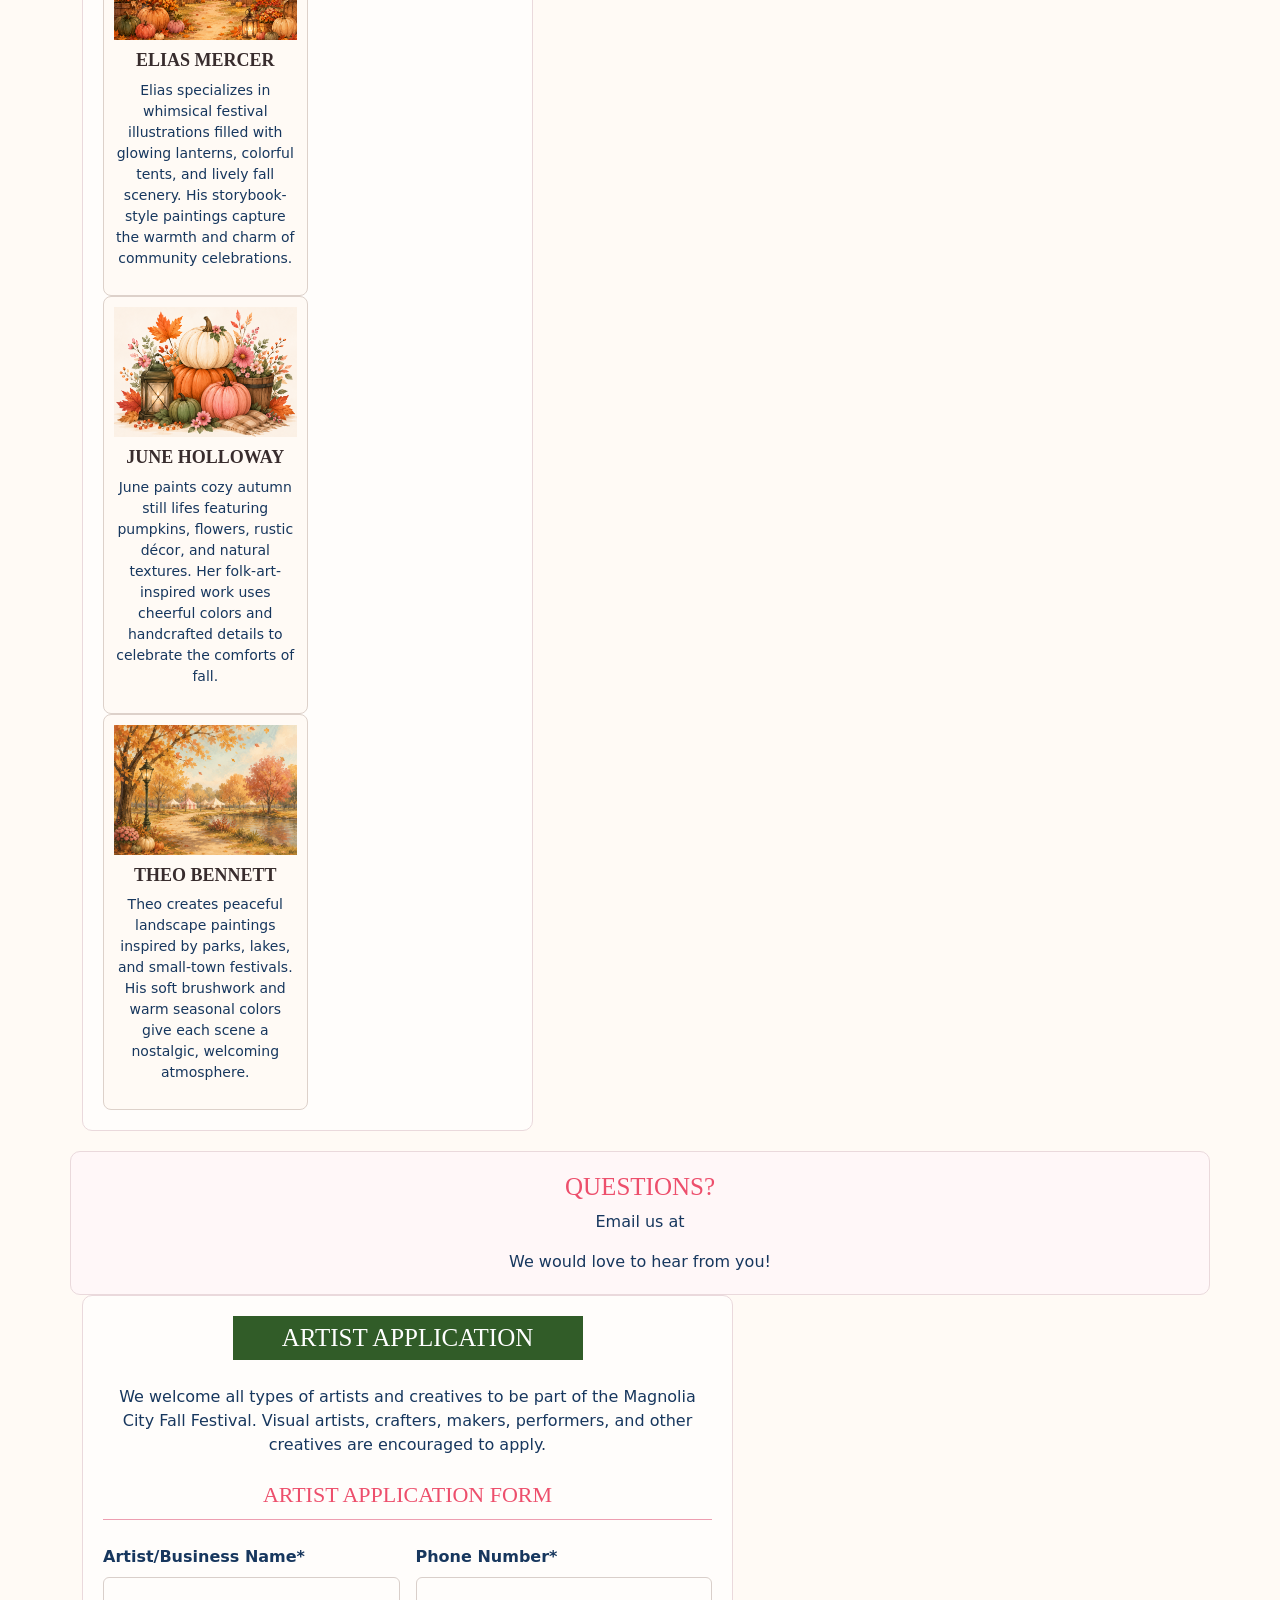
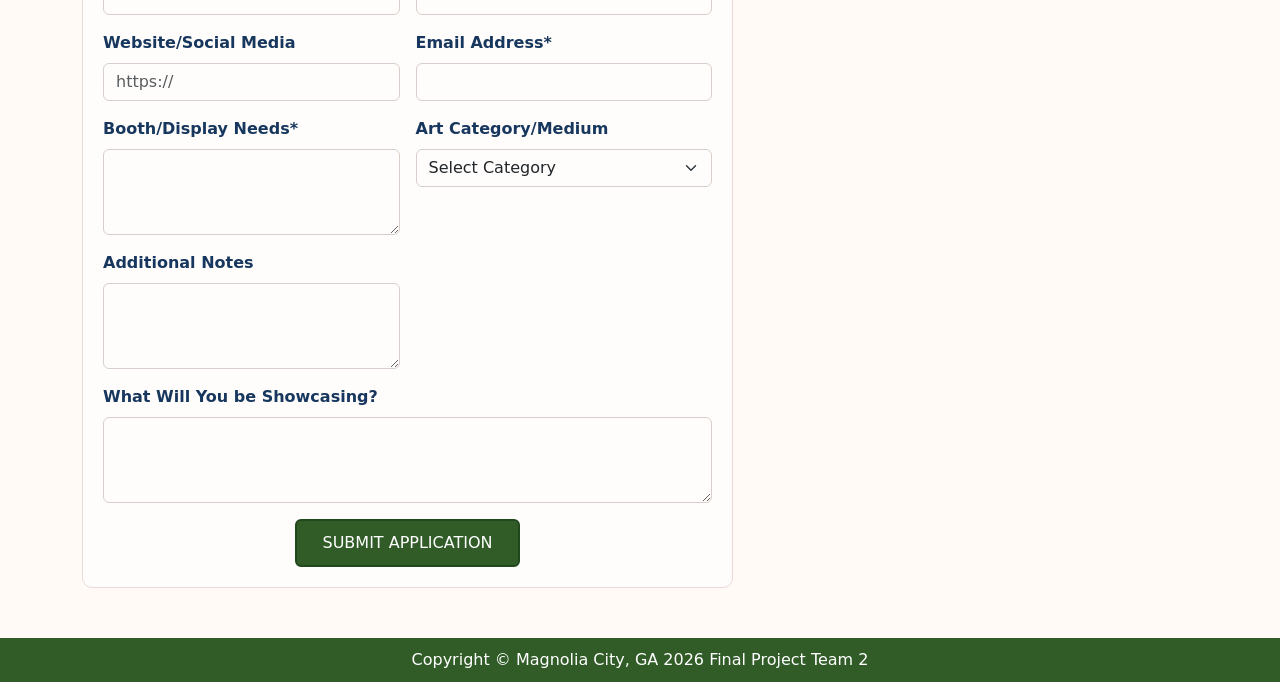
==== commit a17dd27d: "Update artist.html" ====
--- a/artist.html
+++ b/artist.html
@@ -7,7 +7,7 @@
         <title>Weekend Schedule - Magnolia City Fall Festival</title>
         <link href="https://cdn.jsdelivr.net/npm/bootstrap@5.3.8/dist/css/bootstrap.min.css" rel="stylesheet">
         <script src="https://cdn.jsdelivr.net/npm/bootstrap@5.3.8/dist/js/bootstrap.bundle.min.js"></script>
-        <link rel="stylesheet" href="css/styles1.css">
+        <link rel="stylesheet" href="css/artist.css">
     </head>
     <body>
         <!--Required Educational Notice Banner-->
--- a/css/artist.css
+++ b/css/artist.css
@@ -0,0 +1,284 @@
+/*
+Brown Bark	#6B4423
+Fern	#547642
+Lavender Veil	#FAE6FA
+Floral White	#FFFAF0
+Cotton Candy	#FF99B4
+*/
+
+body {
+    background-color: #fffaf5;
+    color: #17375e;
+}
+
+
+/*These styles give the navbar a light background.*/
+.festival-navbar {
+    background-color: #fffaf5;
+    border-bottom: 1px solid #ead9dc;
+}
+
+.festival-navbar .navbar-brand {
+    color: #315c28;
+    font-family: Georgia, "Times New Roman", serif;
+    font-weight: bold;
+}
+
+.festival-navbar .nav-link {
+    color: #17375e;
+    margin-left: 20px;
+}
+
+.festival-navbar .nav-link:hover {
+    color: #ed4f6c;
+}
+
+.festival-navbar .nav-link.active {
+    color: #ed4f6c;
+    border-bottom: 2px solid #ed4f6c;
+}
+
+/*This section contains the main page heading, introduction, and schedule button.*/
+.artists-hero {
+    background-image: url("../images/fall_festival_home.png");
+    background-position: center;
+    background-size: cover;
+    background-repeat: no-repeat;
+    padding: 50px 20px;
+    text-align: center;
+}
+
+.hero-small-heading {
+    color: #ed4f6c;
+    font-family: cursive;
+    font-size: 48px;
+    margin-bottom: 0;
+}
+
+.artists-hero h1 {
+    color: #17375e;
+    font-family: Georgia, "Times New Roman", serif;
+    font-size: 72px;
+    font-weight: bold;
+    text-transform: uppercase;
+}
+
+.hero-banner {
+    background-color: #315c28;
+    color: white;
+    max-width: 500px;
+    margin: 15px auto 25px;
+    padding: 10px;
+    font-size: 18px;
+    text-transform: uppercase;
+}
+
+.hero-description {
+    max-width: 600px;
+    margin: 0 auto 25px;
+    font-size: 17px;
+    line-height: 1.7;
+}
+
+
+/*This class is used for the schedule and submit buttons.*/
+.festival-button {
+    background-color: #315c28;
+    border: 2px solid #21471d;
+    color: white;
+    padding: 10px 25px;
+    text-transform: uppercase;
+}
+
+.festival-button:hover {
+    background-color: #21471d;
+    border-color: #21471d;
+    color: white;
+}
+
+
+/*These are the green headings used above each section.*/
+.section-heading {
+    background-color: #315c28;
+    color: white;
+    font-family: Georgia, "Times New Roman", serif;
+    font-size: 25px;
+    max-width: 350px;
+    margin: 0 auto 25px;
+    padding: 7px 20px;
+    text-align: center;
+    text-transform: uppercase;
+}
+
+
+/*This section contains the four musical performer cards.*/
+.featured-music {
+    padding: 40px 0;
+}
+
+.artist-card {
+    background-color: #fffafb;
+    border: 2px solid #ead9dc;
+    border-radius: 10px;
+    height: 100%;
+    overflow: hidden;
+    text-align: center;
+}
+
+.artist-image {
+    width: 100%;
+    height: 180px;
+    object-fit: cover;
+}
+
+.artist-card-body {
+    padding: 20px;
+}
+
+.artist-card h3 {
+    color: #382c2d;
+    font-family: Georgia, "Times New Roman", serif;
+    font-size: 22px;
+    font-weight: bold;
+    text-transform: uppercase;
+}
+
+.artist-category {
+    color: #ed4f6c;
+    font-weight: bold;
+}
+
+
+/*This section contains the visual artists and form.*/
+.artist-details {
+    padding: 20px 0 50px;
+}
+
+.content-box {
+    background-color: #fffdfb;
+    border: 1px solid #ead9dc;
+    border-radius: 10px;
+    padding: 20px;
+}
+
+
+/*These styles control the four smaller artist cards.*/
+.visual-artist-card {
+    background-color: #fffaf5;
+    border: 1px solid #ddd1ca;
+    border-radius: 8px;
+    height: 100%;
+    padding: 10px;
+    text-align: center;
+}
+
+.visual-artist-card img {
+    width: 100%;
+    height: 130px;
+    object-fit: cover;
+    margin-bottom: 10px;
+}
+
+.visual-artist-card h3 {
+    color: #382c2d;
+    font-family: Georgia, "Times New Roman", serif;
+    font-size: 18px;
+    font-weight: bold;
+    text-transform: uppercase;
+}
+
+.visual-artist-card p {
+    font-size: 14px;
+}
+
+
+/*This box gives visitors a way to contact the festival.*/
+.questions-box {
+    background-color: #fff7f8;
+    border: 1px solid #ead9dc;
+    border-radius: 10px;
+    margin-top: 20px;
+    padding: 20px;
+    text-align: center;
+}
+
+.questions-box h2 {
+    color: #ed4f6c;
+    font-family: Georgia, "Times New Roman", serif;
+    font-size: 25px;
+    text-transform: uppercase;
+}
+
+.questions-box a {
+    color: #17375e;
+    font-weight: bold;
+}
+
+
+/*These styles control the form heading and form fields.*/
+.form-introduction {
+    text-align: center;
+}
+
+.form-title {
+    color: #ed4f6c;
+    border-bottom: 1px solid #ed9eb0;
+    font-family: Georgia, "Times New Roman", serif;
+    font-size: 22px;
+    margin: 25px 0;
+    padding-bottom: 10px;
+    text-align: center;
+    text-transform: uppercase;
+}
+
+.form-label {
+    color: #17375e;
+    font-weight: bold;
+}
+
+.form-control,
+.form-select {
+    background-color: #fffdfb;
+    border: 1px solid #d9cfca;
+}
+
+/* Changes the border color when a visitor clicks a field */
+.form-control:focus,
+.form-select:focus {
+    border-color: #ed4f6c;
+    box-shadow: 0 0 5px rgba(237, 79, 108, 0.4);
+}
+
+
+/*These styles control the bottom section of the page.*/
+.festival-footer {
+    background-color: #315c28;
+    color: white;
+    padding: 10px 0;
+}
+
+
+/*These styles apply when the screen is 767 pixels wide or smaller, such as a phone or small tablet.*/
+@media screen and (max-width: 767px) {
+
+    /* Makes the main page heading smaller on phones */
+    .artists-hero h1 {
+        font-size: 48px;
+    }
+
+    /* Makes the decorative word smaller on phones */
+    .hero-small-heading {
+        font-size: 38px;
+    }
+
+    /* Makes the section heading fit smaller screens */
+    .section-heading {
+        width: 100%;
+    }
+
+    /* Reduces spacing inside the hero section */
+    .artists-hero {
+        padding: 35px 15px;
+    }
+
+}
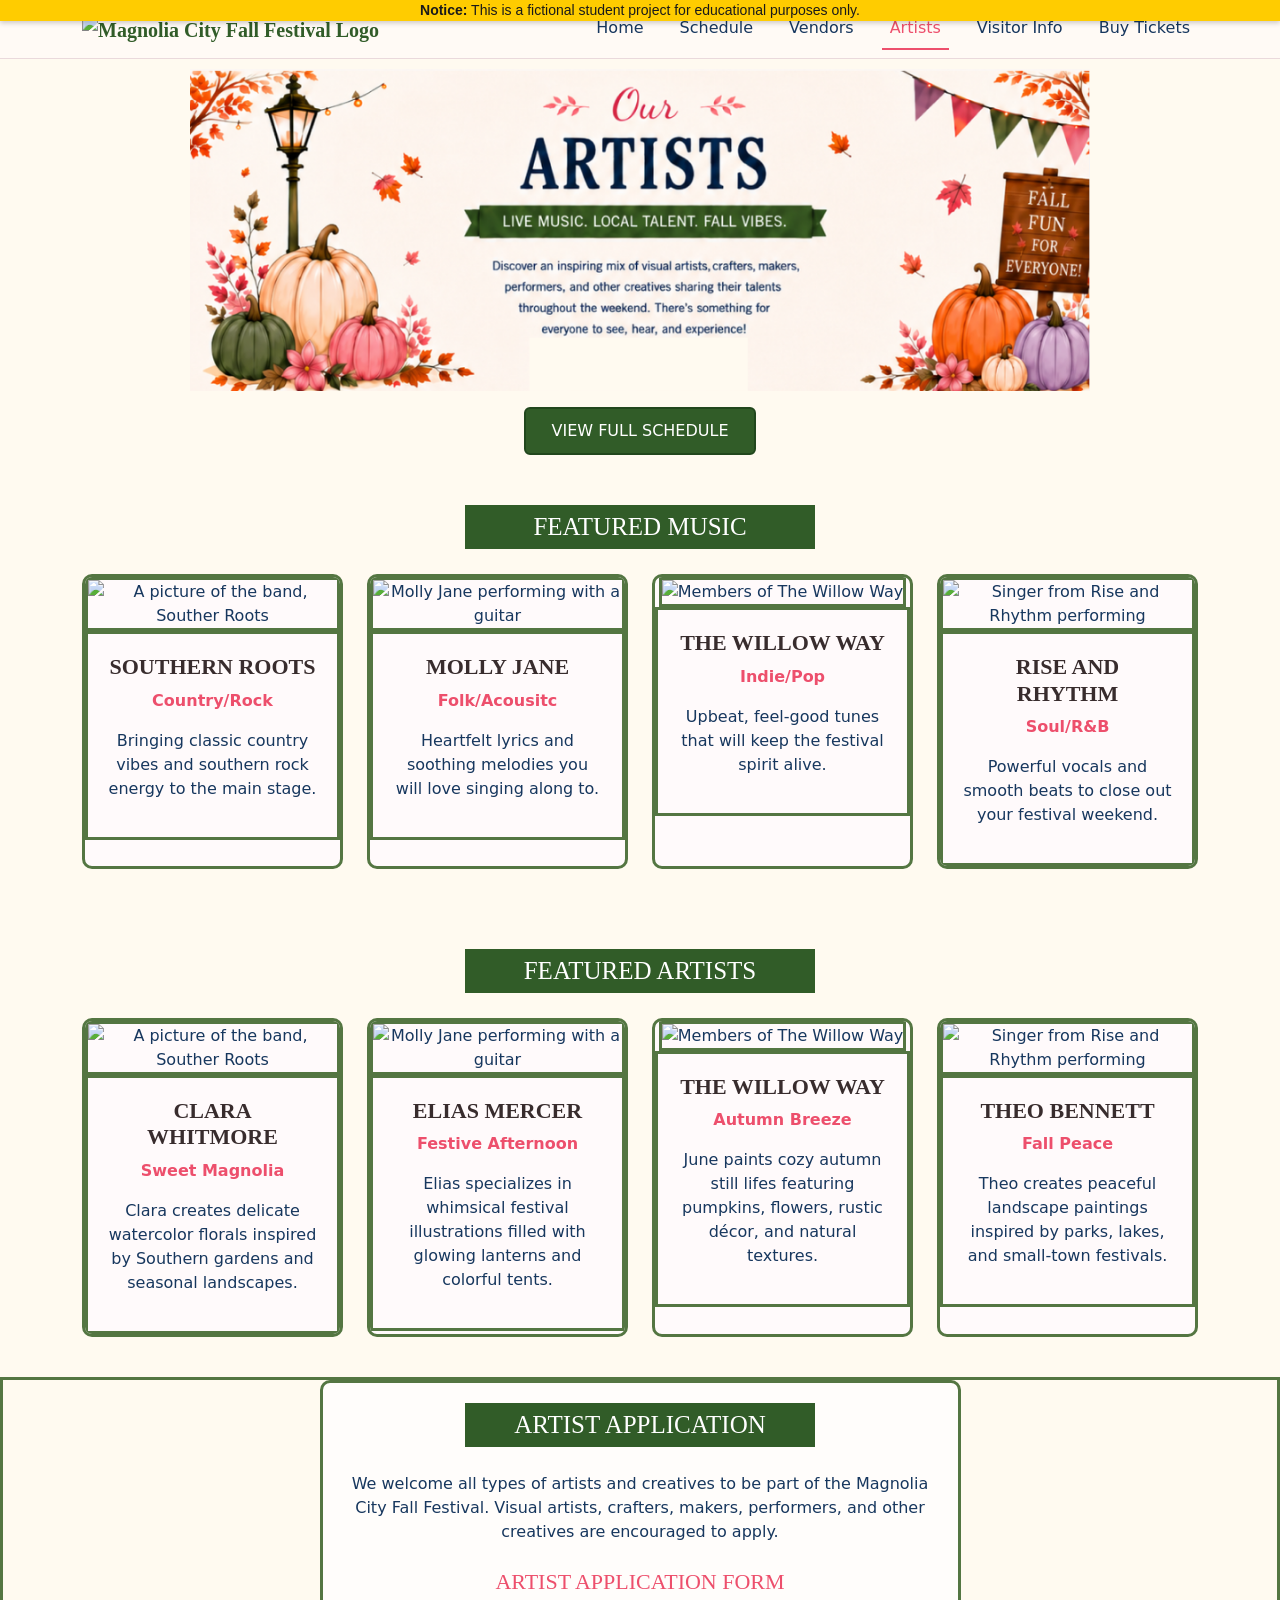
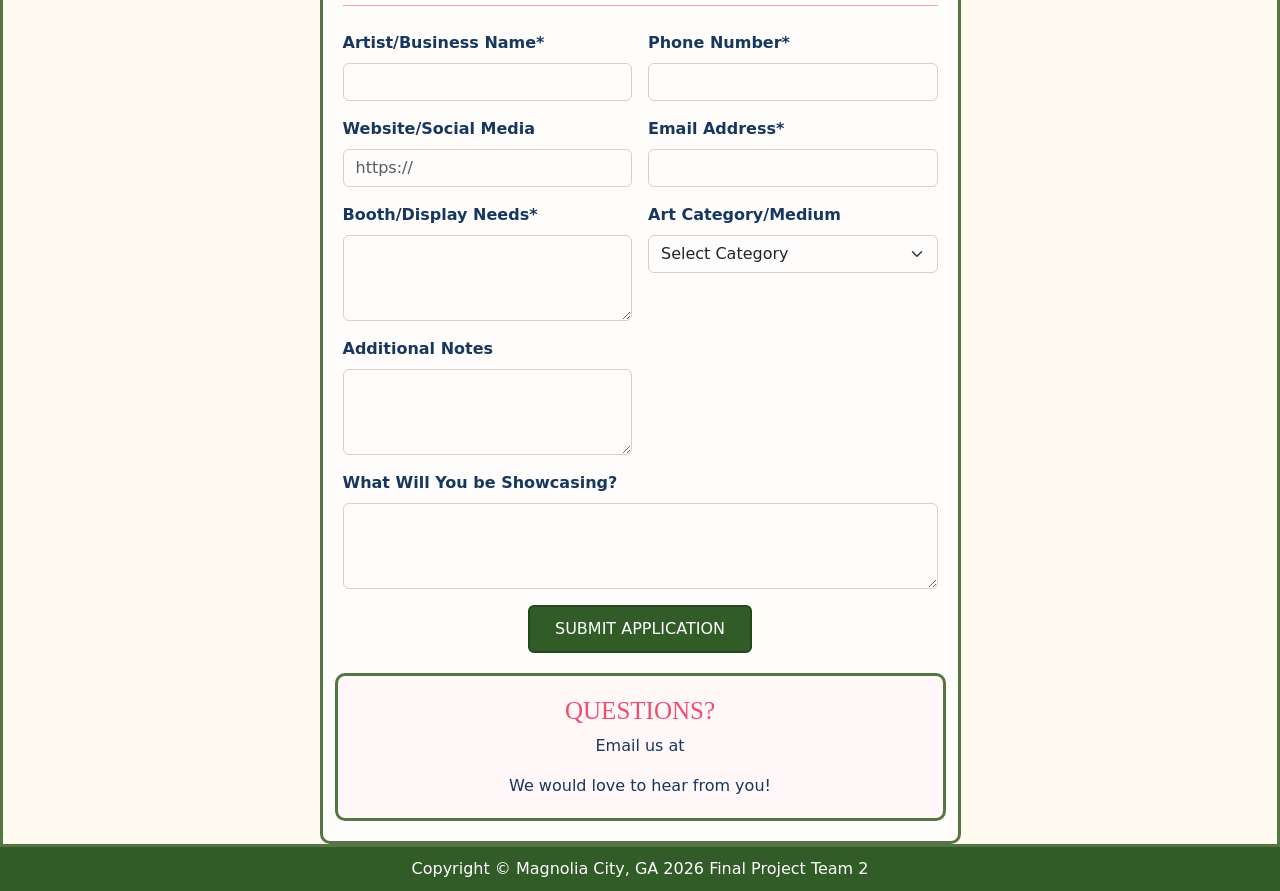
==== commit f7c182c3: "Updated artist page" ====
--- a/artist.html
+++ b/artist.html
@@ -4,7 +4,7 @@
     <head>
         <meta charset="UTF-8">
         <meta name="viewport" content="width=device-width, initial-scale=1.0">
-        <title>Weekend Schedule - Magnolia City Fall Festival</title>
+        <title>Our Artists|Magnolia City Fall Festival</title>
         <link href="https://cdn.jsdelivr.net/npm/bootstrap@5.3.8/dist/css/bootstrap.min.css" rel="stylesheet">
         <script src="https://cdn.jsdelivr.net/npm/bootstrap@5.3.8/dist/js/bootstrap.bundle.min.js"></script>
         <link rel="stylesheet" href="css/artist.css">
@@ -17,10 +17,9 @@
         <!--This is the navbar-->
         <nav class="navbar navbar-expand-lg festival-navbar">
             <div class="container">
-                <!--This displays the festival's name.-->
+                <!-- This displays the festival logo and links it to the home page -->
                 <a class="navbar-brand" href="index.html">
-                    Magnolia City Fall Festival
-                </a>
+                <img src="images/magnolia-logo.png" alt="Magnolia City Fall Festival Logo" class="navbar-logo"></a>
                 <!--This button appears when the screen becomes smaller-->
                 <button
                 class="navbar-toggler"
@@ -29,8 +28,7 @@
                 data-bs-target="#mainNavbar"
                 aria-controls="#mainNavbar"
                 aria-expanded="false"
-                aria-label="Toggle navigation"
-                >
+                aria-label="Toggle navigation">
                     <span class="navbar-toggler-icon"></span>
                 </button>
                 <!--This is where the navbar links are coded.-->
@@ -49,36 +47,25 @@
                             <a class="nav-link active" href="artists.html">Artists</a>
                         </li>
                         <li class="nav-item">
-                        <a class="nav-link" href="Visitor info.html">Visitor Info</a>
-                        </li>
-                        <li class="nav-item">
-                            <a class="nav-link" href="BuyTickets.html">Sign Up</a>
+                        <a class="nav-link" href="Visitor_info.html">Visitor Info</a>
+                        </li>
+                        <li class="nav-item">
+                            <a class="nav-link" href="BuyTickets.html">Buy Tickets</a>
                         </li>
                     </ul>
                 </div>
-
             </div>
         </nav>
 
         <!--This begins the most important content on the page.-->
         <main>
-            <section class="artists-hero">
-                <div class="container text-center">
-                    <!--Small decorative heading-->
-                    <p class="hero-small-heading">Our</p>
-                    <!--Main page heading-->
-                    <h1>Artists</h1>
-                    <!--Green banner under the heading-->
-                    <p class="hero-banner">
-                        Live Music. Local Talent. Fall Vibes.
-                    </p>
-                    <!--This gives a brief description of the Artist page.-->
-                    <p class="hero-description">
-                        Discover an inspiring mix of visual artists, crafters, makers, performers, and other creatives sharing their talents throughout the weekend. There is something for everyone to see, hear, and experience!
-                    </p>
+            <section>
+                <div class="schedule-button">
+                <img src="Images/artist_hero.png" alt="Magnolia City Fall Festival artists" class="artist-hero-image">
+                    <div class="text-center mt-3">
                     <!--This button links to the schedule page.-->
-                    <a href=""schedule.html" class="btn festival-button">View Full Schedule</a>
-
+                    <a href="schedule.html" class="btn festival-button">View Full Schedule</a>
+                    </div>
                 </div>
             </section>
             <!--This section goes over the live music.-->
@@ -94,68 +81,51 @@
                                 <img
                                     src="images/southern_roots.png"
                                     alt="A picture of the band, Souther Roots"
-                                    class="artist-image"
-                                >
+                                    class="artist-image">
                                 <!--This text shows underneath the picture and tells info about the band.-->
                                 <div class="artist-card-body">
                                     <h3>Southern Roots</h3>
-                                    <p class="artist-category">
-                                        Country/Rock
-                                    </p>
+                                    <p class="artist-category">Country/Rock</p>
                                     <p>Bringing classic country vibes and southern rock energy to the main stage.</p>
                                 </div>
                             </div>
                          </div>
                          <div class="col-md-6 col-lg-3">
                             <div class="artist-card">
-                                <!--This shows an image of the band.-->
                                 <img
                                     src="images/molly_jane.png"
                                     alt="Molly Jane performing with a guitar"
-                                    class="artist-image"
-                                >
-                                <!--This text shows underneath the picture and tells info about the band.-->
+                                    class="artist-image">
                                 <div class="artist-card-body">
                                     <h3>Molly Jane</h3>
-                                    <p class="artist-category">
-                                        Folk/Acousitc
-                                    </p>
+                                    <p class="artist-category">Folk/Acousitc</p>
                                     <p>Heartfelt lyrics and soothing melodies you will love singing along to.</p>
                                 </div>
                             </div>
                          </div>
                          <div class="col-md-6 col-lg-3">
                             <div class="artist-card">
-                                <!--This shows an image of the band.-->
                                 <img
                                     src="images/willow_way.png"
                                     alt="Members of The Willow Way"
-                                    class="artist-image"
-                                >
+                                    class="artist-image">
                                 <!--This text shows underneath the picture and tells info about the band.-->
                                 <div class="artist-card-body">
                                     <h3>The Willow Way</h3>
-                                    <p class="artist-category">
-                                        Indie/Pop
-                                    </p>
+                                    <p class="artist-category">Indie/Pop</p>
                                     <p>Upbeat, feel-good tunes that will keep the festival spirit alive.</p>
                                 </div>
                             </div>
                          </div>
                          <div class="col-md-6 col-lg-3">
                             <div class="artist-card">
-                                <!--This shows an image of the band.-->
                                 <img
                                     src="images/rise_rhythm.png"
                                     alt="Singer from Rise and Rhythm performing"
-                                    class="artist-image"
-                                >
-                                <!--This text shows underneath the picture and tells info about the band.-->
+                                    class="artist-image">
                                 <div class="artist-card-body">
                                     <h3>Rise and Rhythm</h3>
-                                    <p class="artist-category">
-                                        Soul/R&B
-                                    </p>
+                                    <p class="artist-category">Soul/R&B</p>
                                     <p>Powerful vocals and smooth beats to close out your festival weekend.</p>
                                 </div>
                             </div>
@@ -163,123 +133,147 @@
                     </div>
                 </div>
             </section>
-            <!--This section will feature the visual artists as well as a form to show your art.-->
-            <section class="artist-details">
+            <!--This section goes over the artists.-->
+            <section class="featured-music">
                 <div class="container">
-                    <!--I'm using bootstrap row to create 2 large columns.-->
+                    <h2 class="section-heading">Featured Artists</h2>
+                    <!--This bootstrap row holds the artist cards.-->
                     <div class="row g-4">
-                        <!--This column will take 5 of the 12 available columns.-->
-                        <div class="col-lg-5">
+                        <!-- "col-md-6" makes it half-width on medium screens, while "col-lg-3" makes it one-fourth width on large screens.-->
+                         <div class="col-md-6 col-lg-3">
+                            <div class="artist-card">
+                                <!--This shows an image of the artist's work-->
+                                <img
+                                    src="images/clara_whitmore.png"
+                                    alt="A picture of the band, Souther Roots"
+                                    class="artist-image">
+                                <!--This text shows underneath the picture and tells info about the artist.-->
+                                <div class="artist-card-body">
+                                    <h3>Clara Whitmore</h3>
+                                    <p class="artist-category">Sweet Magnolia</p>
+                                    <p>Clara creates delicate watercolor florals inspired by Southern gardens and seasonal landscapes.</p>
+                                </div>
+                            </div>
+                         </div>
+                         <div class="col-md-6 col-lg-3">
+                            <div class="artist-card">
+                                <img
+                                    src="images/elias_mercer.png"
+                                    alt="Molly Jane performing with a guitar"
+                                    class="artist-image">
+                                <div class="artist-card-body">
+                                    <h3>Elias Mercer</h3>
+                                    <p class="artist-category">Festive Afternoon</p>
+                                    <p>Elias specializes in whimsical festival illustrations filled with glowing lanterns and colorful tents.</p>
+                                </div>
+                            </div>
+                         </div>
+                         <div class="col-md-6 col-lg-3">
+                            <div class="artist-card">
+                                <img
+                                    src="images/june_holloway.png"
+                                    alt="Members of The Willow Way"
+                                    class="artist-image">
+                                <div class="artist-card-body">
+                                    <h3>The Willow Way</h3>
+                                    <p class="artist-category">Autumn Breeze</p>
+                                    <p>June paints cozy autumn still lifes featuring pumpkins, flowers, rustic décor, and natural textures.</p>
+                                </div>
+                            </div>
+                         </div>
+                         <div class="col-md-6 col-lg-3">
+                            <div class="artist-card">
+                                <img
+                                    src="images/theo_bennett.png"
+                                    alt="Singer from Rise and Rhythm performing"
+                                    class="artist-image">
+                                <div class="artist-card-body">
+                                    <h3>Theo Bennett</h3>
+                                    <p class="artist-category">Fall Peace</p>
+                                    <p>Theo creates peaceful landscape paintings inspired by parks, lakes, and small-town festivals.</p>
+                                </div>
+                            </div>
+                         </div>
+                    </div>
+                </div>
+            </section>
+            <!-- Featured Artists section -->
+            <section class="form-application">           
+                <!--This container is for the artist application form.-->
+                <div class="container">
+                    <div class="row justify-content-center">
+                        <div class="col-lg-7">
                             <div class="content-box">
-                                <h2 class="sectio-heading">
-                                    Featured Artists
-                                </h2>
-                                <!--This row will contain 4 smaller artist cards.-->
-                                <div class="col-sm-6">
-                                    <div class="visual-artist-card">
-                                        <img src="Images/clara_whitmore.png" alt="Magnolia flower with fall decorations">
-                                        <h3>Clara Whitmore</h3>
-                                        <p>Clara creates delicate watercolor florals inspired by Southern gardens and seasonal landscapes. Her work blends magnolia blossoms, soft colors, and autumn details into calm, elegant compositions.</p>
+                                <h2 class="section-heading">Artist Application</h2>
+                                <!--This tells interested people to apply using the form.-->
+                                <p class="form-introduction">We welcome all types of artists and creatives to be part of the Magnolia City Fall Festival. Visual artists, crafters, makers, performers, and other creatives are encouraged to apply.</p>
+                                <h3 class="form-title">Artist Application Form</h3>
+                                <!--This is a sample form, NOT an active form. It will not actually sen and information anywhere.-->
+                                <form action="#" method="post">
+                                    <!--Bootsrtap row organizes the form fields.-->
+                                    <div class="row g-3">
+                                        <!--This field is for the name of the artist.-->
+                                        <div class="col-md-6">
+                                            <label for="businessName" class="form-label">Artist/Business Name*</label>
+                                            <input type="text" class="form-control" id="businessName" name="businessName" required>
+                                        </div>
+                                        <!--This field is for their phone number.-->
+                                        <div class="col-md-6">
+                                            <label for="phoneNumber" class="form-label">Phone Number*</label>
+                                            <input type="tel" class="form-control" id="phoneNumber" name="phoneNumber" required>
+                                        </div>
+                                        <!--This is for their Webite/social media.-->
+                                        <div class="col-md-6">
+                                            <label for="website" class="form-label">Website/Social Media</label>
+                                            <input type="url" class="form-control" id="website" name="website" placeholder="https://">
+                                        </div>
+                                        <!--This is for their email.-->
+                                        <div class="col-md-6">
+                                            <label for="emailAddress" class="form-label">Email Address*</label>
+                                            <input type="email" class="form-control" id="emailAddress" name="emailAddress" required>
+                                        </div>
+                                        <!--This is for the booth/display needs.-->
+                                        <div class="col-md-6">
+                                            <label for="boothNeeds" class="form-label">Booth/Display Needs*</label>
+                                            <textarea class="form-control" id="boothNeeds" name="boothNeeds" rows="3" required></textarea>
+                                        </div>
+                                        <!--Art category dropdown menu-->
+                                        <div class="col-md-6">
+                                            <label for="artCategory" class="form-label">Art Category/Medium</label>
+                                            <select class="form-select" id="artCategory" name="artCategory" required>
+                                            <!--Default dropdown option-->
+                                            <option value="">
+                                                Select Category
+                                            </option>
+                                            <option value="painting">Painting</option>
+                                            <option value="painting">Photography</option>
+                                            <option value="painting">Pottery</option>
+                                            <option value="painting">Crafts</option>
+                                            <option value="painting">Musical Performance</option>
+                                            <option value="painting">Dance Performance</option>
+                                            <option value="painting">Other</option>
+                                            </select>
+                                        </div>
+                                        <div class="col-md-6">
+                                            <label for="additionalNotes" class="form-label">Additional Notes</label>
+                                            <textarea class="form-control" id="additionalNotes" name="additionalNotes" rows="3"></textarea>
+                                        </div>
+                                        <div class="col-12">
+                                            <label for="showcase" class="form-label">What Will You be Showcasing?</label>
+                                            <textarea class="form-control" id="showcase" name="showcase" rows="3" required></textarea>
+                                        </div>
+                                        <!--Form submission button-->
+                                        <div class="col-12 text-center">
+                                            <button type="submit" class="btn festival-button">Submit Application</button>
+                                        </div>
+                                        <div class="questions-box">
+                                            <h2>Questions?</h2>
+                                            <p>Email us at <a href="mailto:fall.festival@magnoliacityga.com"></a></p>
+                                            <p class="mb-0">We would love to hear from you!</p>
+                                        </div>
                                     </div>
-                                </div>
-                                <div class="col-sm-6">
-                                    <div class="visual-artist-card">
-                                        <img src="Images/elias_mercer.png" alt="Fall festival themed background amidst pumpkins and leaves">
-                                        <h3>Elias Mercer</h3>
-                                        <p>Elias specializes in whimsical festival illustrations filled with glowing lanterns, colorful tents, and lively fall scenery. His storybook-style paintings capture the warmth and charm of community celebrations.</p>
-                                    </div>
-                                </div>
-                                <div class="col-sm-6">
-                                    <div class="visual-artist-card">
-                                        <img src="Images/june_holloway.png" alt="Colorful pumpkins stacked beside a lantern and a flower pot">
-                                        <h3>June Holloway</h3>
-                                        <p>June paints cozy autumn still lifes featuring pumpkins, flowers, rustic décor, and natural textures. Her folk-art-inspired work uses cheerful colors and handcrafted details to celebrate the comforts of fall.</p>
-                                    </div>
-                                </div>
-                                <div class="col-sm-6">
-                                    <div class="visual-artist-card">
-                                        <img src="Images/theo_bennett.png" alt="A pathway beside a pond with fall leaves falling">
-                                        <h3>Theo Bennett</h3>
-                                        <p>Theo creates peaceful landscape paintings inspired by parks, lakes, and small-town festivals. His soft brushwork and warm seasonal colors give each scene a nostalgic, welcoming atmosphere.</p>
-                                    </div>
-                                </div>
-                            </div>
-                        </div>
-                        <div class="questions-box">
-                            <h2>Questions?</h2>
-                            <p>Email us at
-                                <a href="mailto:fall.festival@magnoliacityga.com"></a>
-                            </p>
-                            <p class="mb-0">We would love to hear from you!</p>
-                        </div>
-                    </div>
-                    <!--This column is for the artist application form. It will use the remaining 7 columns.-->
-                    <div class="col-lg-7">
-                        <div class="content-box">
-                            <h2 class="section-heading">Artist Application</h2>
-                            <!--This tells interested people to apply using the form.-->
-                            <p class="form-introduction">We welcome all types of artists and creatives to be part of the Magnolia City Fall Festival. Visual artists, crafters, makers, performers, and other creatives are encouraged to apply.</p>
-                            <h3 class="form-title">Artist Application Form</h3>
-                            <!--This is a sample form, NOT an active form. It will not actually sen and information anywhere.-->
-                            <form action="#" method="post">
-                                <!--Bootsrtap row organizes the form fields.-->
-                                <div class="row g-3">
-                                    <!--This field is for the name of the artist.-->
-                                    <div class="col-md-6">
-                                        <label for="businessName" class="form-label">Artist/Business Name*</label>
-                                        <input type="text" class="form-control" id="businessName" name="businessName" required>
-                                    </div>
-                                    <!--This field is for their phone number.-->
-                                    <div class="col-md-6">
-                                        <label for="phoneNumber" class="form-label">Phone Number*</label>
-                                        <input type="tel" class="form-control" id="phoneNumber" name="phoneNumber" required>
-                                    </div>
-                                    <!--This is for their Webite/social media.-->
-                                    <div class="col-md-6">
-                                        <label for="website" class="form-label">Website/Social Media</label>
-                                        <input type="url" class="form-control" id="website" name="website" placeholder="https://">
-                                    </div>
-                                    <!--This is for their email.-->
-                                    <div class="col-md-6">
-                                        <label for="emailAddress" class="form-label">Email Address*</label>
-                                        <input type="email" class="form-control" id="emailAddress" name="emailAddress" required>
-                                    </div>
-                                    <!--This is for the booth/display needs.-->
-                                    <div class="col-md-6">
-                                        <label for="boothNeeds" class="form-label">Booth/Display Needs*</label>
-                                        <textarea class="form-control" id="boothNeeds" name="boothNeeds" rows="3" required></textarea>
-                                    </div>
-                                    <!--Art category dropdown menu-->
-                                    <div class="col-md-6">
-                                        <label for="artCategory" class="form-label">Art Category/Medium</label>
-                                        <select class="form-select" id="artCategory" name="artCategory" required>
-                                        <!--Default dropdown option-->
-                                        <option value="">
-                                            Select Category
-                                        </option>
-                                        <option value="painting">Painting</option>
-                                        <option value="painting">Photography</option>
-                                        <option value="painting">Pottery</option>
-                                        <option value="painting">Crafts</option>
-                                        <option value="painting">Musical Performance</option>
-                                        <option value="painting">Dance Performance</option>
-                                        <option value="painting">Other</option>
-                                        </select>
-                                    </div>
-                                    <div class="col-md-6">
-                                        <label for="additionalNotes" class="form-label">Additional Notes</label>
-                                        <textarea class="form-control" id="additionalNotes" name="additionalNotes" rows="3"></textarea>
-                                    </div>
-                                    <div class="col-12">
-                                        <label for="showcase" class="form-label">What Will You be Showcasing?</label>
-                                        <textarea class="form-control" id="showcase" name="showcase" rows="3" required></textarea>
-                                    </div>
-                                    <!--Form submission button-->
-                                    <div class="col-12 text-center">
-                                        <button type="submit" class="btn festival-button">Submit Application</button>
-                                    </div>
-                                </div>
-                            </form>
+                                </form>
+                            </div>
                         </div>
                     </div>
                 </div>
@@ -287,9 +281,9 @@
         </main>
         <!--Footer-->
         <footer class="festival-footer">
-            <div class="container text-center">
-                <p class="mb-0">Copyright &copy; Magnolia City, GA 2026 Final Project Team 2</p>
-            </div>
+           <div class="container text-center">
+               <p class="mb-0">Copyright &copy; Magnolia City, GA 2026 Final Project Team 2</p>
+           </div>
         </footer>
     </body>
 </html>
--- a/css/artist.css
+++ b/css/artist.css
@@ -1,16 +1,48 @@
 /*
-Brown Bark	#6B4423
-Fern	#547642
+Brown Bark	    #6B4423
+Fern	        #547642
 Lavender Veil	#FAE6FA
 Floral White	#FFFAF0
 Cotton Candy	#FF99B4
 */
 
+/*REQUIRED CSS FOR STUDENT BANNER*/
+.student-banner {
+  position: fixed;
+  top: 0;
+  left: 0;
+  width: 100%;
+  background-color: #ffcc00; 
+  color: #1a1a1a; 
+  text-align: center;
+  font-family: sans-serif;
+  font-size: 14px;
+  box-shadow: 0 2px 5px rgba(0,0,0,0.2);
+  z-index: 99999; 
+}
+
+.student-banner p {
+  margin: 0;
+  padding: 0;
+}
+
 body {
-    background-color: #fffaf5;
+    background-color: #FFFAF0;
     color: #17375e;
 }
 
+/* Makes the logo smaller on phones */
+@media screen and (max-width: 576px) {
+    .navbar-logo {
+        width: 230px;
+    }
+}
+
+/* Controls the size of the logo inside the navbar */
+.navbar-logo {
+    width: 320px;
+    height: auto;
+}
 
 /*These styles give the navbar a light background.*/
 .festival-navbar {
@@ -38,12 +70,15 @@
     border-bottom: 2px solid #ed4f6c;
 }
 
+/* Styles the View Full Schedule button */
+.schedule-button {
+    color: white;
+    padding: 10px 25px;
+    text-decoration: none;
+}
+
 /*This section contains the main page heading, introduction, and schedule button.*/
 .artists-hero {
-    background-image: url("../images/fall_festival_home.png");
-    background-position: center;
-    background-size: cover;
-    background-repeat: no-repeat;
     padding: 50px 20px;
     text-align: center;
 }
@@ -55,12 +90,12 @@
     margin-bottom: 0;
 }
 
-.artists-hero h1 {
-    color: #17375e;
-    font-family: Georgia, "Times New Roman", serif;
-    font-size: 72px;
-    font-weight: bold;
-    text-transform: uppercase;
+.artist-hero-image {
+    display: block;
+    width: 100%;
+    max-width: 900px;
+    height: auto;
+    margin: 0 auto;
 }
 
 .hero-banner {
@@ -123,16 +158,19 @@
     height: 100%;
     overflow: hidden;
     text-align: center;
+    border: 3px solid #547642;
 }
 
 .artist-image {
     width: 100%;
     height: 180px;
     object-fit: cover;
+    border: 3px solid #547642;
 }
 
 .artist-card-body {
     padding: 20px;
+    border: 3px solid #547642;
 }
 
 .artist-card h3 {
@@ -156,9 +194,9 @@
 
 .content-box {
     background-color: #fffdfb;
-    border: 1px solid #ead9dc;
     border-radius: 10px;
     padding: 20px;
+    border: 3px solid #547642;
 }
 
 
@@ -170,12 +208,13 @@
     height: 100%;
     padding: 10px;
     text-align: center;
+    border: 3px solid #547642;
 }
 
 .visual-artist-card img {
     width: 100%;
     height: 130px;
-    object-fit: cover;
+    object-fit: contain;
     margin-bottom: 10px;
 }
 
@@ -200,6 +239,7 @@
     margin-top: 20px;
     padding: 20px;
     text-align: center;
+    border: 3px solid #547642;
 }
 
 .questions-box h2 {
@@ -216,6 +256,9 @@
 
 
 /*These styles control the form heading and form fields.*/
+.form-application {
+    border: 3px solid #547642;
+}
 .form-introduction {
     text-align: center;
 }
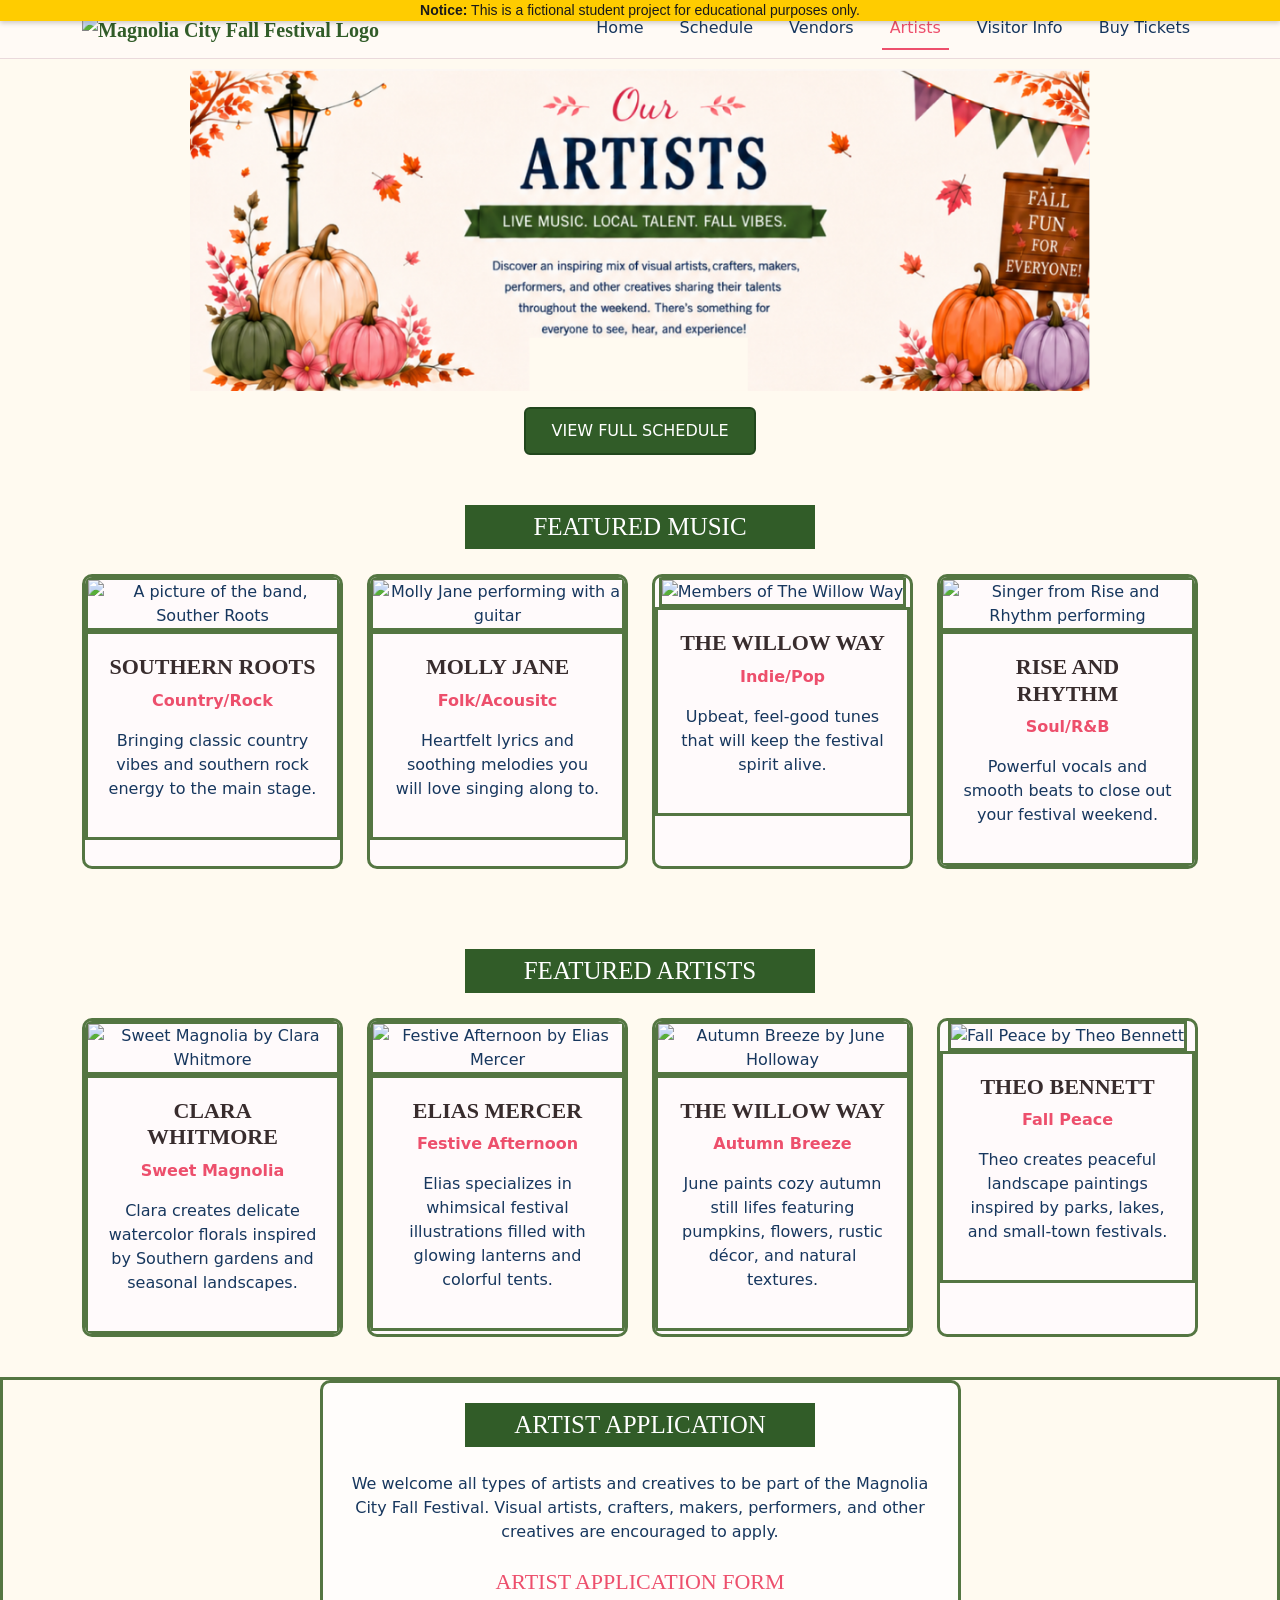
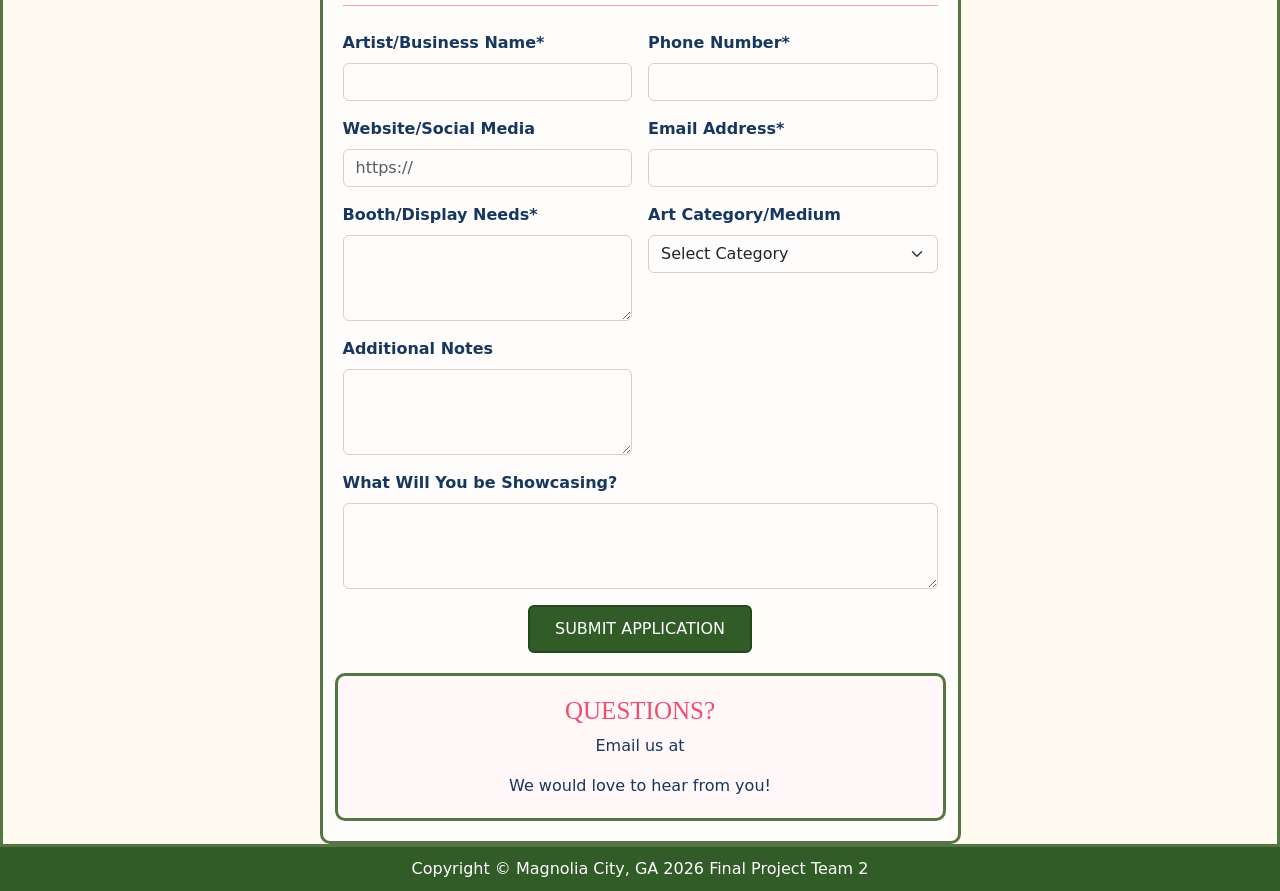
==== commit cf68a757: "Update artist.html" ====
--- a/artist.html
+++ b/artist.html
@@ -145,7 +145,7 @@
                                 <!--This shows an image of the artist's work-->
                                 <img
                                     src="images/clara_whitmore.png"
-                                    alt="A picture of the band, Souther Roots"
+                                    alt="Sweet Magnolia by Clara Whitmore"
                                     class="artist-image">
                                 <!--This text shows underneath the picture and tells info about the artist.-->
                                 <div class="artist-card-body">
@@ -159,7 +159,7 @@
                             <div class="artist-card">
                                 <img
                                     src="images/elias_mercer.png"
-                                    alt="Molly Jane performing with a guitar"
+                                    alt="Festive Afternoon by Elias Mercer"
                                     class="artist-image">
                                 <div class="artist-card-body">
                                     <h3>Elias Mercer</h3>
@@ -172,7 +172,7 @@
                             <div class="artist-card">
                                 <img
                                     src="images/june_holloway.png"
-                                    alt="Members of The Willow Way"
+                                    alt="Autumn Breeze by June Holloway"
                                     class="artist-image">
                                 <div class="artist-card-body">
                                     <h3>The Willow Way</h3>
@@ -185,7 +185,7 @@
                             <div class="artist-card">
                                 <img
                                     src="images/theo_bennett.png"
-                                    alt="Singer from Rise and Rhythm performing"
+                                    alt="Fall Peace by Theo Bennett"
                                     class="artist-image">
                                 <div class="artist-card-body">
                                     <h3>Theo Bennett</h3>
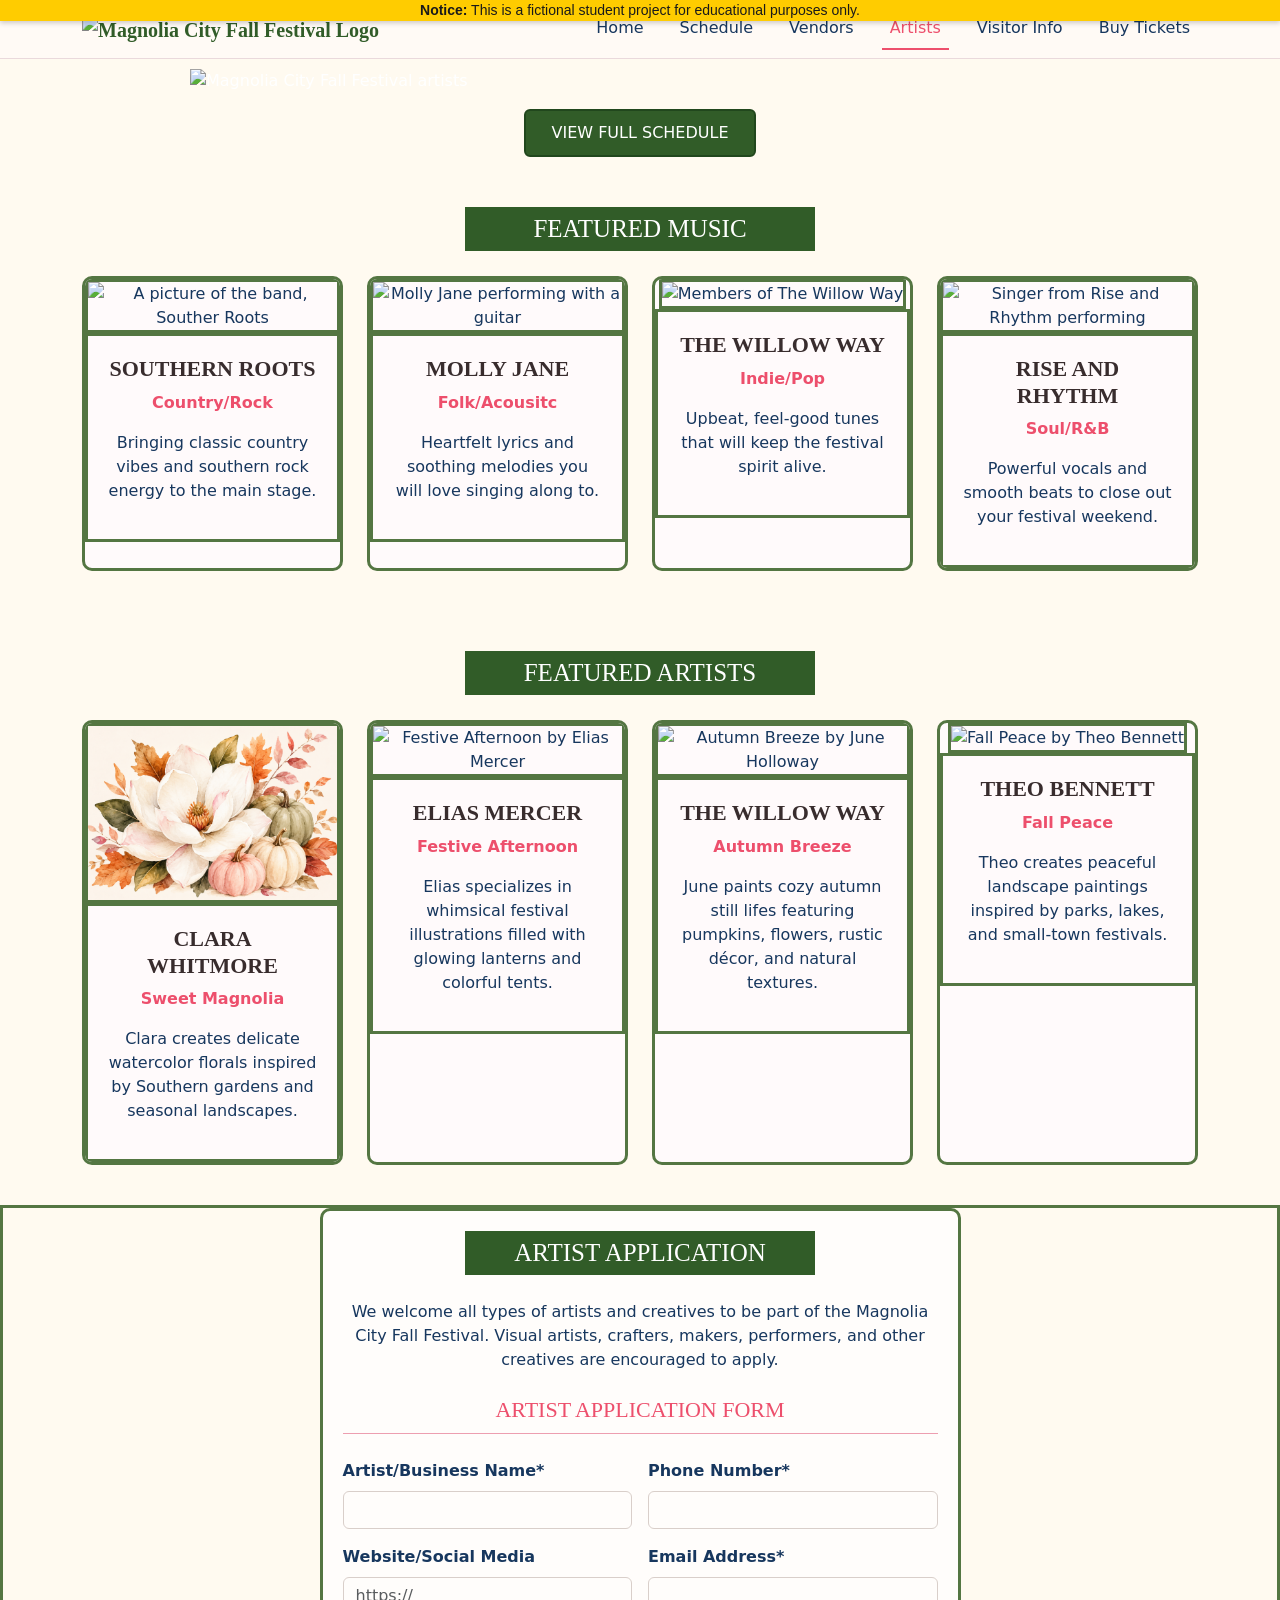
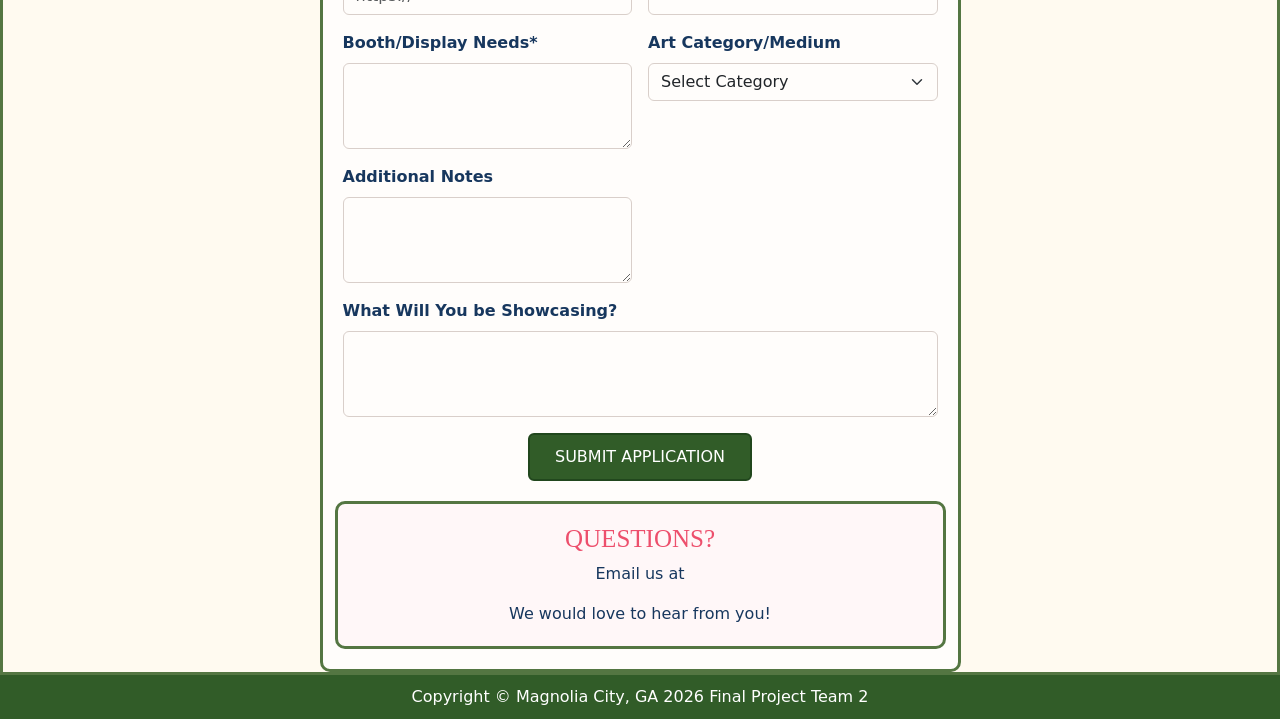
==== commit c69345bf: "Update artist.html" ====
--- a/artist.html
+++ b/artist.html
@@ -61,7 +61,7 @@
         <main>
             <section>
                 <div class="schedule-button">
-                <img src="Images/artist_hero.png" alt="Magnolia City Fall Festival artists" class="artist-hero-image">
+                <img src="images/artist_hero.png" alt="Magnolia City Fall Festival artists" class="artist-hero-image">
                     <div class="text-center mt-3">
                     <!--This button links to the schedule page.-->
                     <a href="schedule.html" class="btn festival-button">View Full Schedule</a>
@@ -144,7 +144,7 @@
                             <div class="artist-card">
                                 <!--This shows an image of the artist's work-->
                                 <img
-                                    src="images/clara_whitmore.png"
+                                    src="Images/clara_whitmore.png"
                                     alt="Sweet Magnolia by Clara Whitmore"
                                     class="artist-image">
                                 <!--This text shows underneath the picture and tells info about the artist.-->
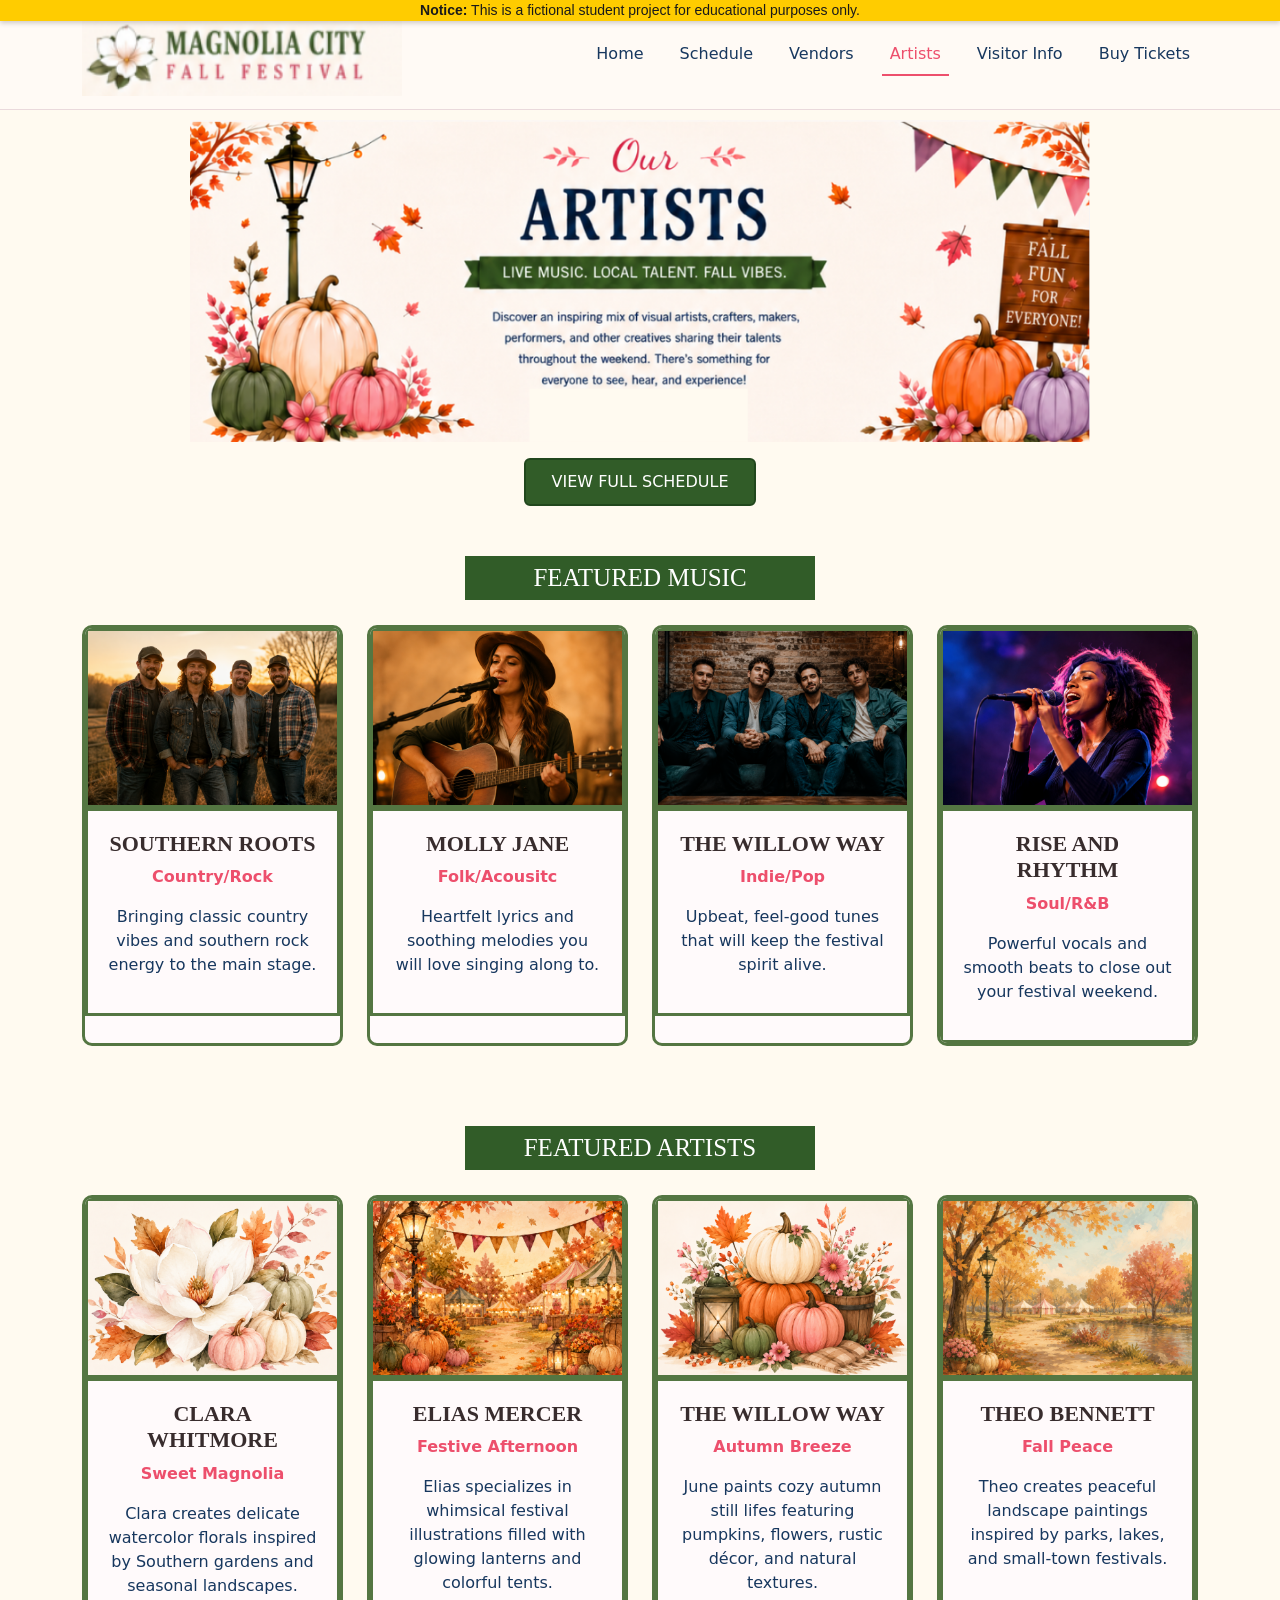
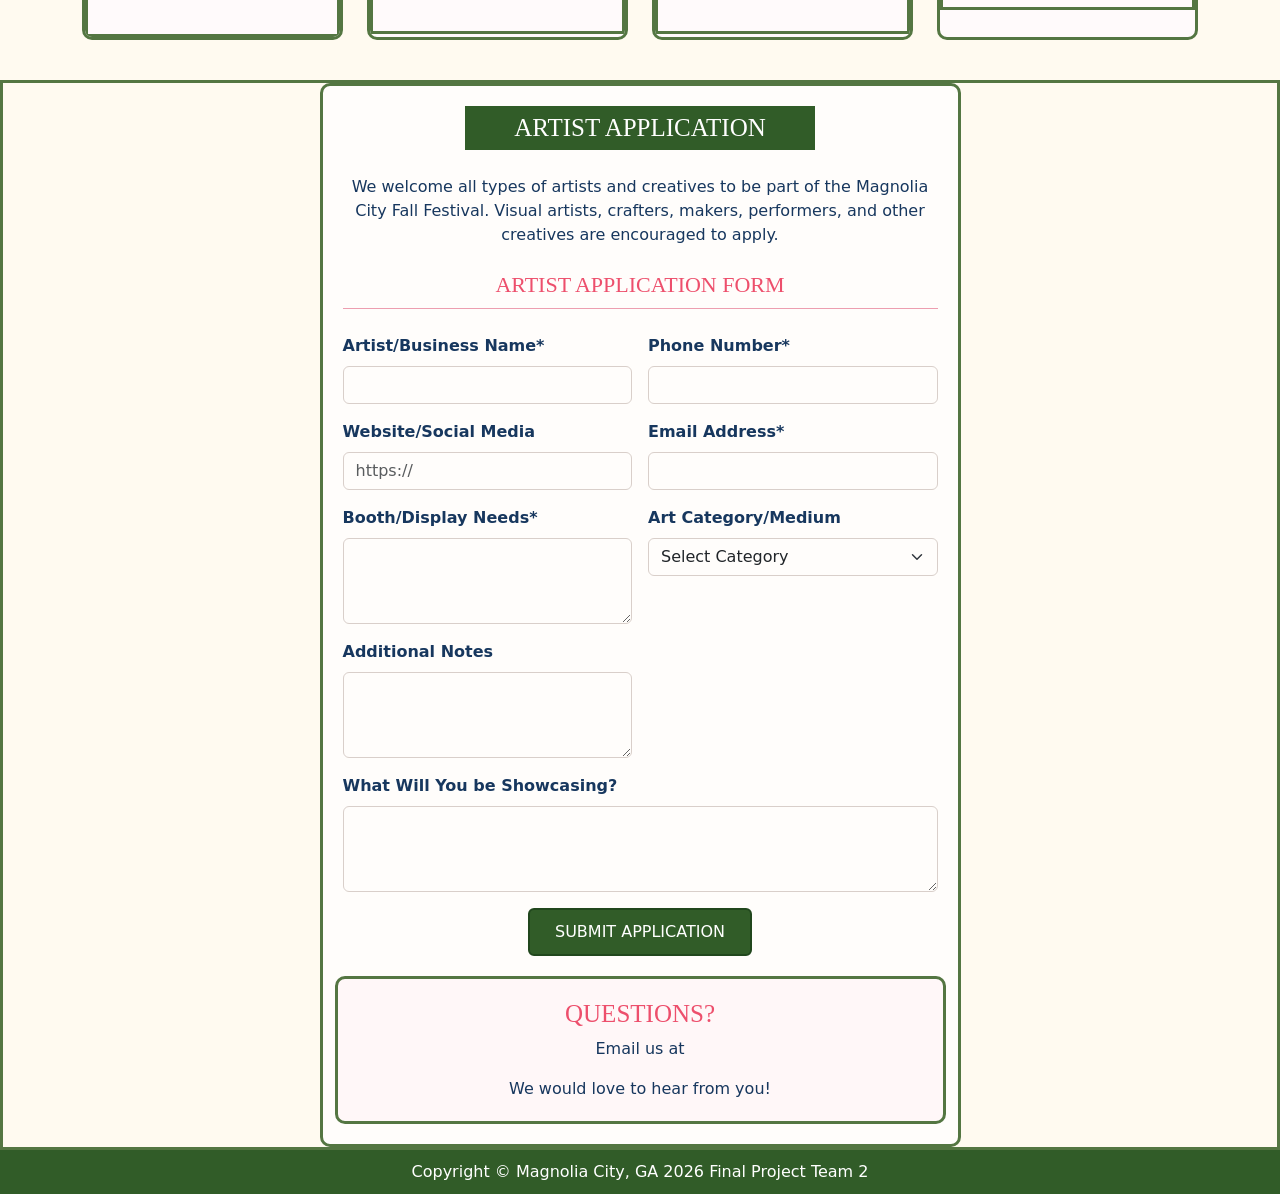
==== commit 362dc80e: "Update artist.html" ====
--- a/artist.html
+++ b/artist.html
@@ -19,7 +19,7 @@
             <div class="container">
                 <!-- This displays the festival logo and links it to the home page -->
                 <a class="navbar-brand" href="index.html">
-                <img src="images/magnolia-logo.png" alt="Magnolia City Fall Festival Logo" class="navbar-logo"></a>
+                <img src="Images/magnolia-logo.png" alt="Magnolia City Fall Festival Logo" class="navbar-logo"></a>
                 <!--This button appears when the screen becomes smaller-->
                 <button
                 class="navbar-toggler"
@@ -61,7 +61,7 @@
         <main>
             <section>
                 <div class="schedule-button">
-                <img src="images/artist_hero.png" alt="Magnolia City Fall Festival artists" class="artist-hero-image">
+                <img src="Images/artist_hero.png" alt="Magnolia City Fall Festival artists" class="artist-hero-image">
                     <div class="text-center mt-3">
                     <!--This button links to the schedule page.-->
                     <a href="schedule.html" class="btn festival-button">View Full Schedule</a>
@@ -79,7 +79,7 @@
                             <div class="artist-card">
                                 <!--This shows an image of the band.-->
                                 <img
-                                    src="images/southern_roots.png"
+                                    src="Images/southern_roots.png"
                                     alt="A picture of the band, Souther Roots"
                                     class="artist-image">
                                 <!--This text shows underneath the picture and tells info about the band.-->
@@ -93,7 +93,7 @@
                          <div class="col-md-6 col-lg-3">
                             <div class="artist-card">
                                 <img
-                                    src="images/molly_jane.png"
+                                    src="Images/molly_jane.png"
                                     alt="Molly Jane performing with a guitar"
                                     class="artist-image">
                                 <div class="artist-card-body">
@@ -106,7 +106,7 @@
                          <div class="col-md-6 col-lg-3">
                             <div class="artist-card">
                                 <img
-                                    src="images/willow_way.png"
+                                    src="Images/willow_way.png"
                                     alt="Members of The Willow Way"
                                     class="artist-image">
                                 <!--This text shows underneath the picture and tells info about the band.-->
@@ -120,7 +120,7 @@
                          <div class="col-md-6 col-lg-3">
                             <div class="artist-card">
                                 <img
-                                    src="images/rise_rhythm.png"
+                                    src="Images/rise_rhythm.png"
                                     alt="Singer from Rise and Rhythm performing"
                                     class="artist-image">
                                 <div class="artist-card-body">
@@ -158,7 +158,7 @@
                          <div class="col-md-6 col-lg-3">
                             <div class="artist-card">
                                 <img
-                                    src="images/elias_mercer.png"
+                                    src="Images/elias_mercer.png"
                                     alt="Festive Afternoon by Elias Mercer"
                                     class="artist-image">
                                 <div class="artist-card-body">
@@ -171,7 +171,7 @@
                          <div class="col-md-6 col-lg-3">
                             <div class="artist-card">
                                 <img
-                                    src="images/june_holloway.png"
+                                    src="Images/june_holloway.png"
                                     alt="Autumn Breeze by June Holloway"
                                     class="artist-image">
                                 <div class="artist-card-body">
@@ -184,7 +184,7 @@
                          <div class="col-md-6 col-lg-3">
                             <div class="artist-card">
                                 <img
-                                    src="images/theo_bennett.png"
+                                    src="Images/theo_bennett.png"
                                     alt="Fall Peace by Theo Bennett"
                                     class="artist-image">
                                 <div class="artist-card-body">
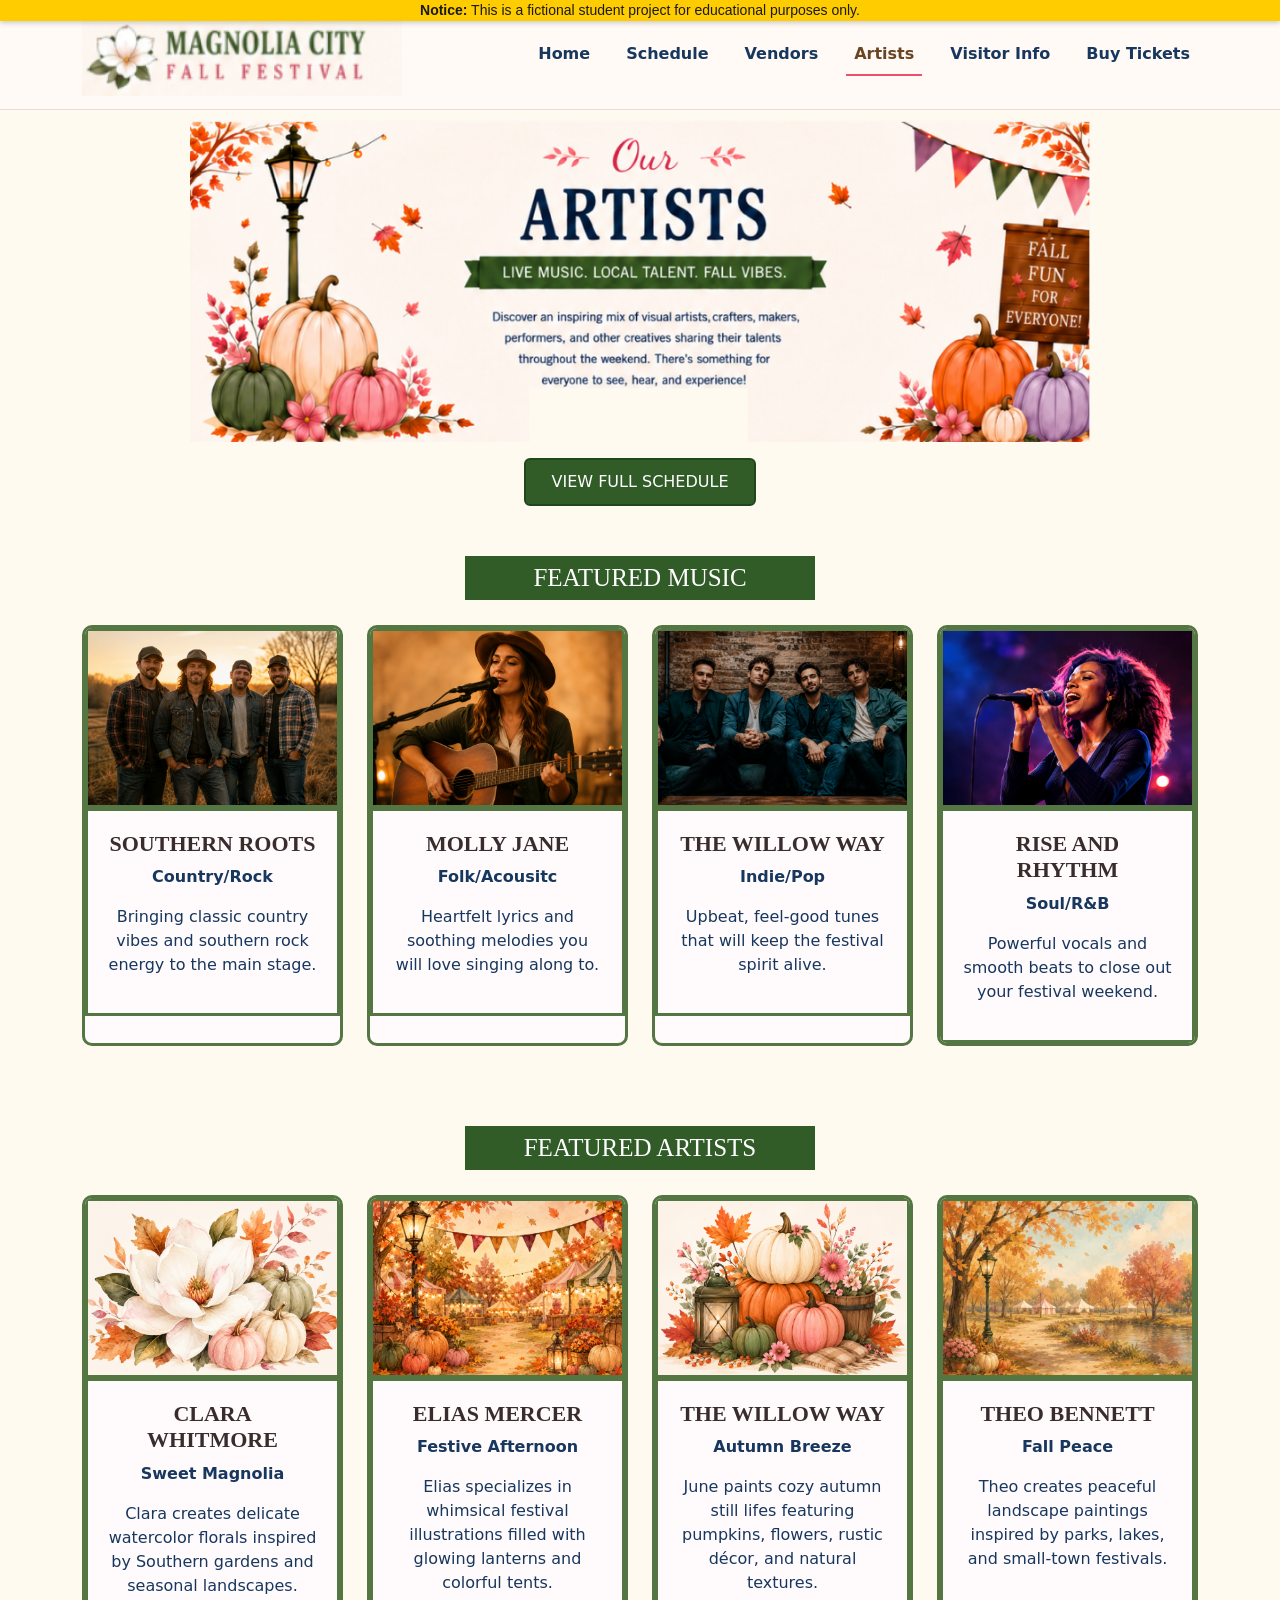
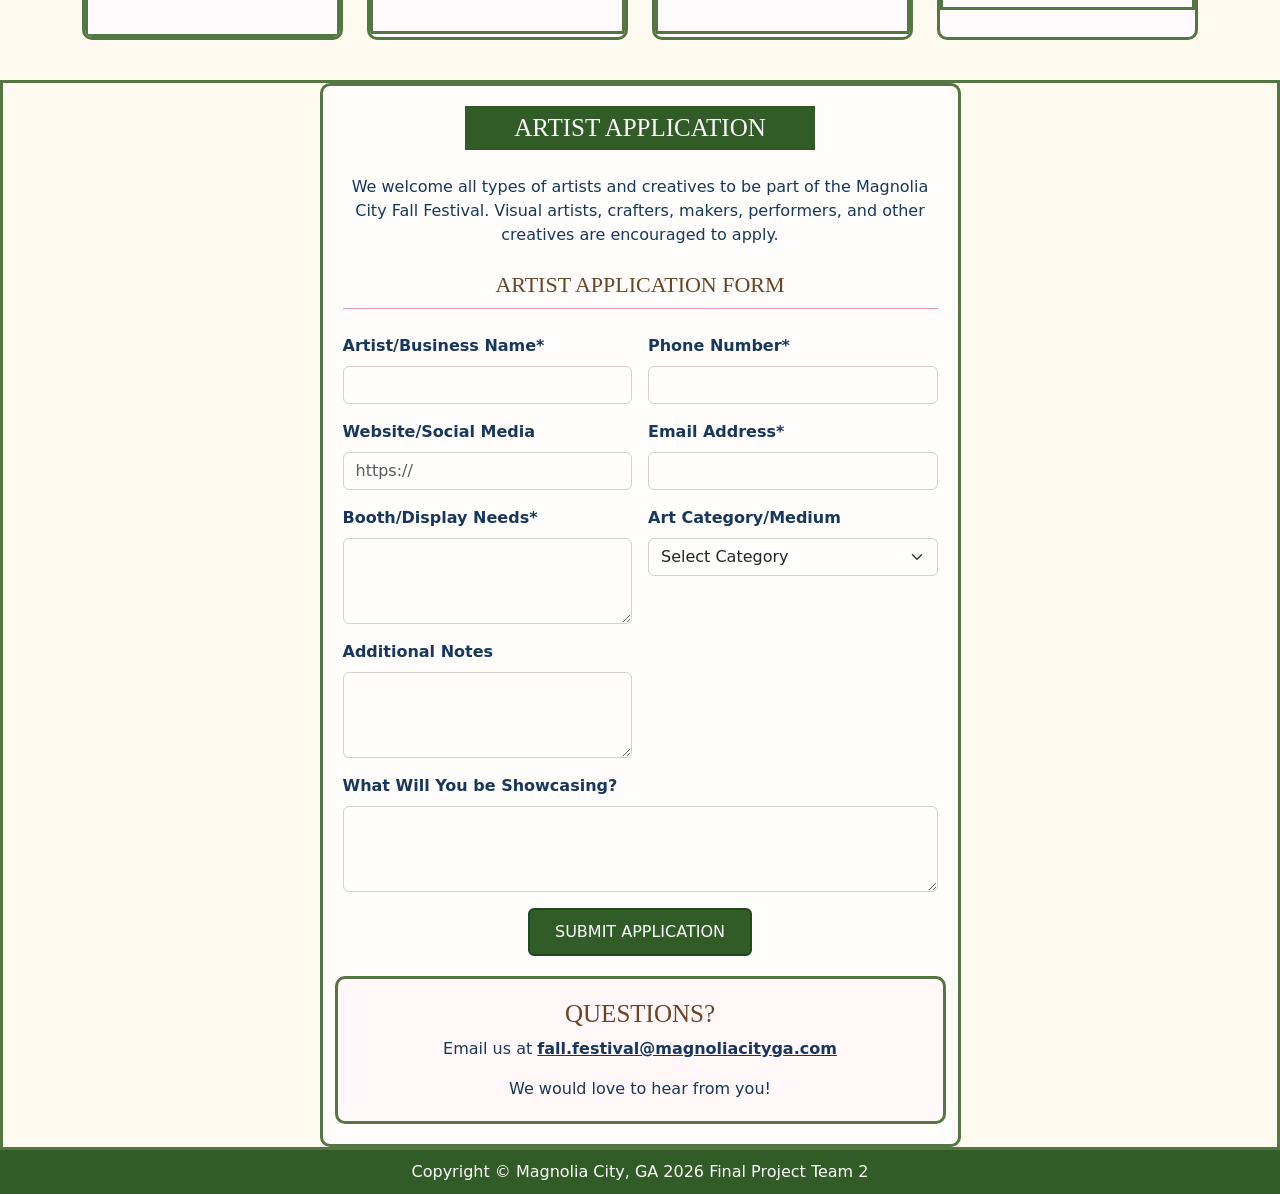
==== commit c660051a: "Contrast Changes" ====
--- a/artist.html
+++ b/artist.html
@@ -268,7 +268,7 @@
                                         </div>
                                         <div class="questions-box">
                                             <h2>Questions?</h2>
-                                            <p>Email us at <a href="mailto:fall.festival@magnoliacityga.com"></a></p>
+                                            <p>Email us at <a href="mailto:fall.festival@magnoliacityga.com">fall.festival@magnoliacityga.com</a></p>
                                             <p class="mb-0">We would love to hear from you!</p>
                                         </div>
                                     </div>
--- a/css/artist.css
+++ b/css/artist.css
@@ -59,16 +59,28 @@
 .festival-navbar .nav-link {
     color: #17375e;
     margin-left: 20px;
-}
-
-.festival-navbar .nav-link:hover {
-    color: #ed4f6c;
+    font-weight: bold;
+}
+
+.festival-navbar .nav-link:hover
+.festival-navbar .nav-link:focus {
+    color: #6B4423;
 }
 
 .festival-navbar .nav-link.active {
-    color: #ed4f6c;
+    color: #6b4423;
     border-bottom: 2px solid #ed4f6c;
 }
+
+.hero-banner,
+.section-heading,
+.festival-button,
+.schedule-button,
+.festival-footer,{
+    background-color: #315c28;
+    color: #ffffff;
+}
+
 
 /* Styles the View Full Schedule button */
 .schedule-button {
@@ -182,7 +194,7 @@
 }
 
 .artist-category {
-    color: #ed4f6c;
+    color: #17375e;
     font-weight: bold;
 }
 
@@ -243,7 +255,7 @@
 }
 
 .questions-box h2 {
-    color: #ed4f6c;
+    color: #6B4423;
     font-family: Georgia, "Times New Roman", serif;
     font-size: 25px;
     text-transform: uppercase;
@@ -252,6 +264,7 @@
 .questions-box a {
     color: #17375e;
     font-weight: bold;
+    text-decoration: underline;
 }
 
 
@@ -264,7 +277,7 @@
 }
 
 .form-title {
-    color: #ed4f6c;
+    color: #6B4423;
     border-bottom: 1px solid #ed9eb0;
     font-family: Georgia, "Times New Roman", serif;
     font-size: 22px;
